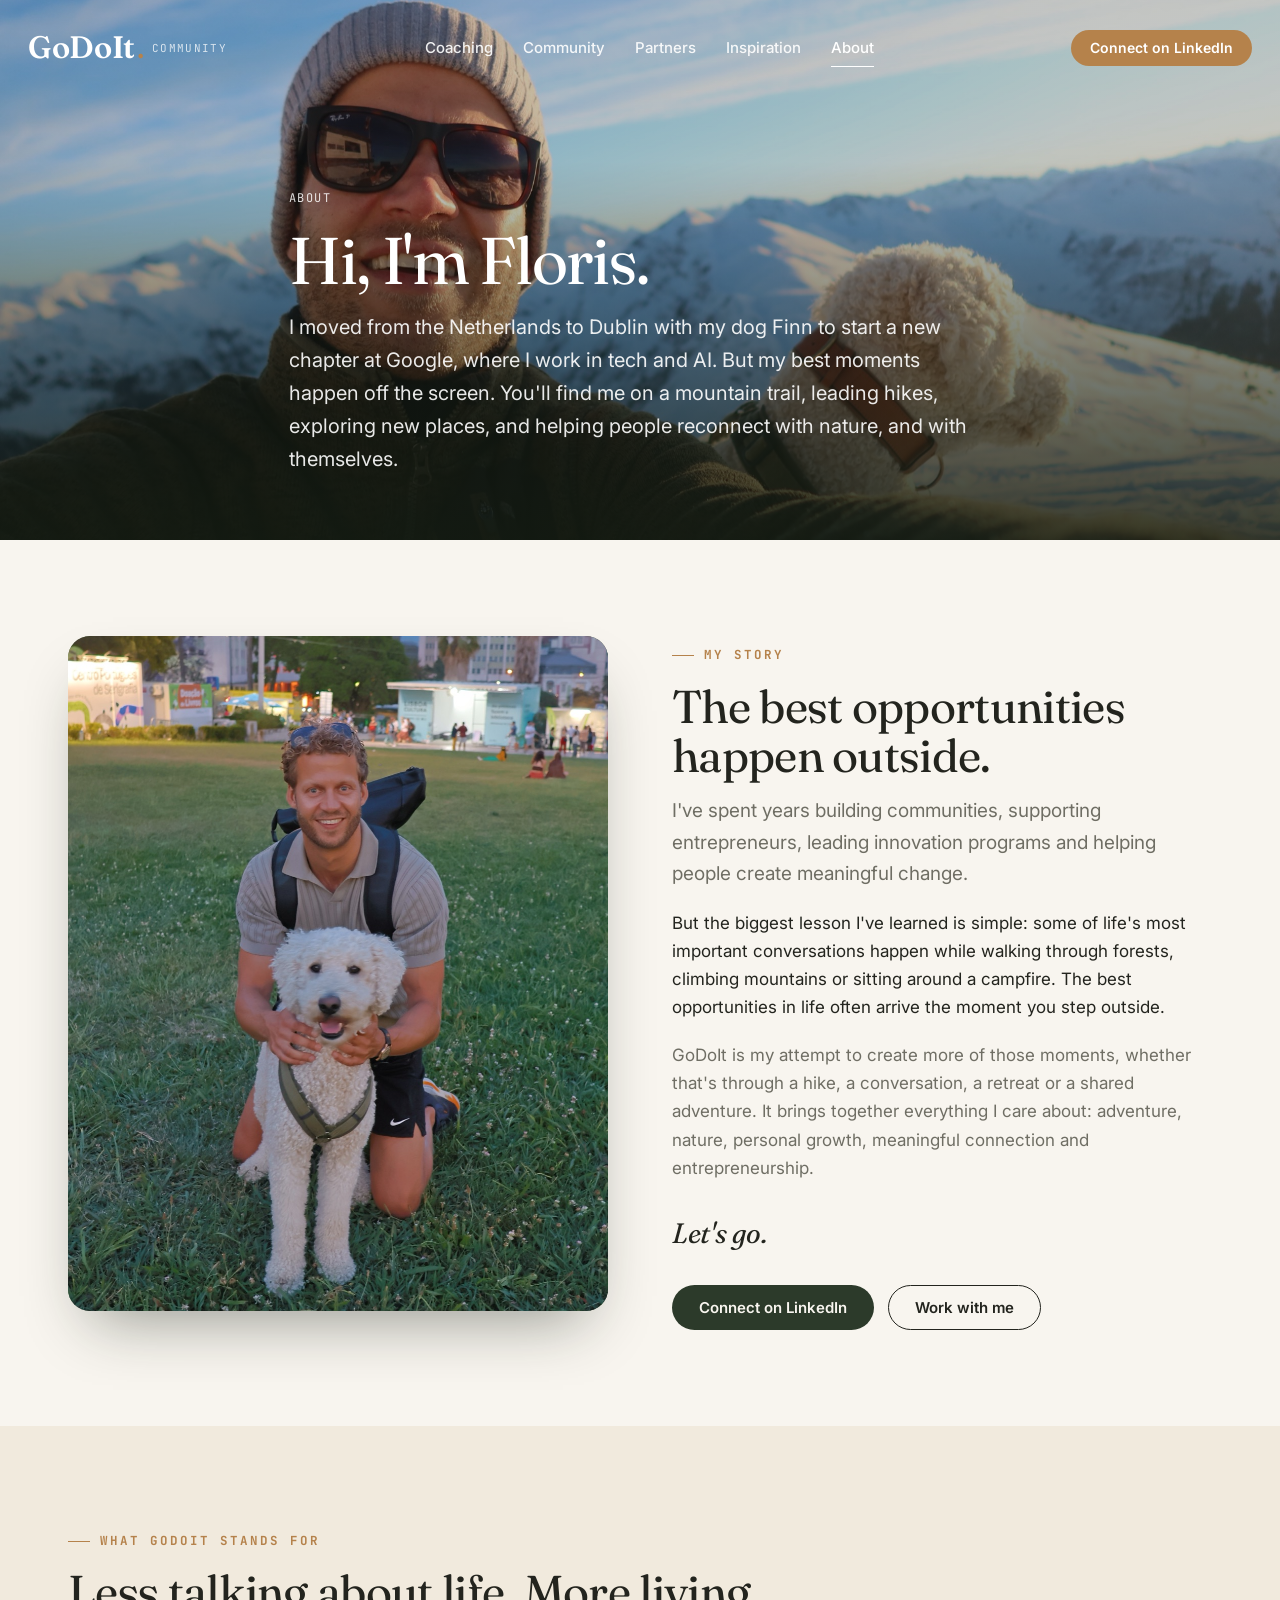
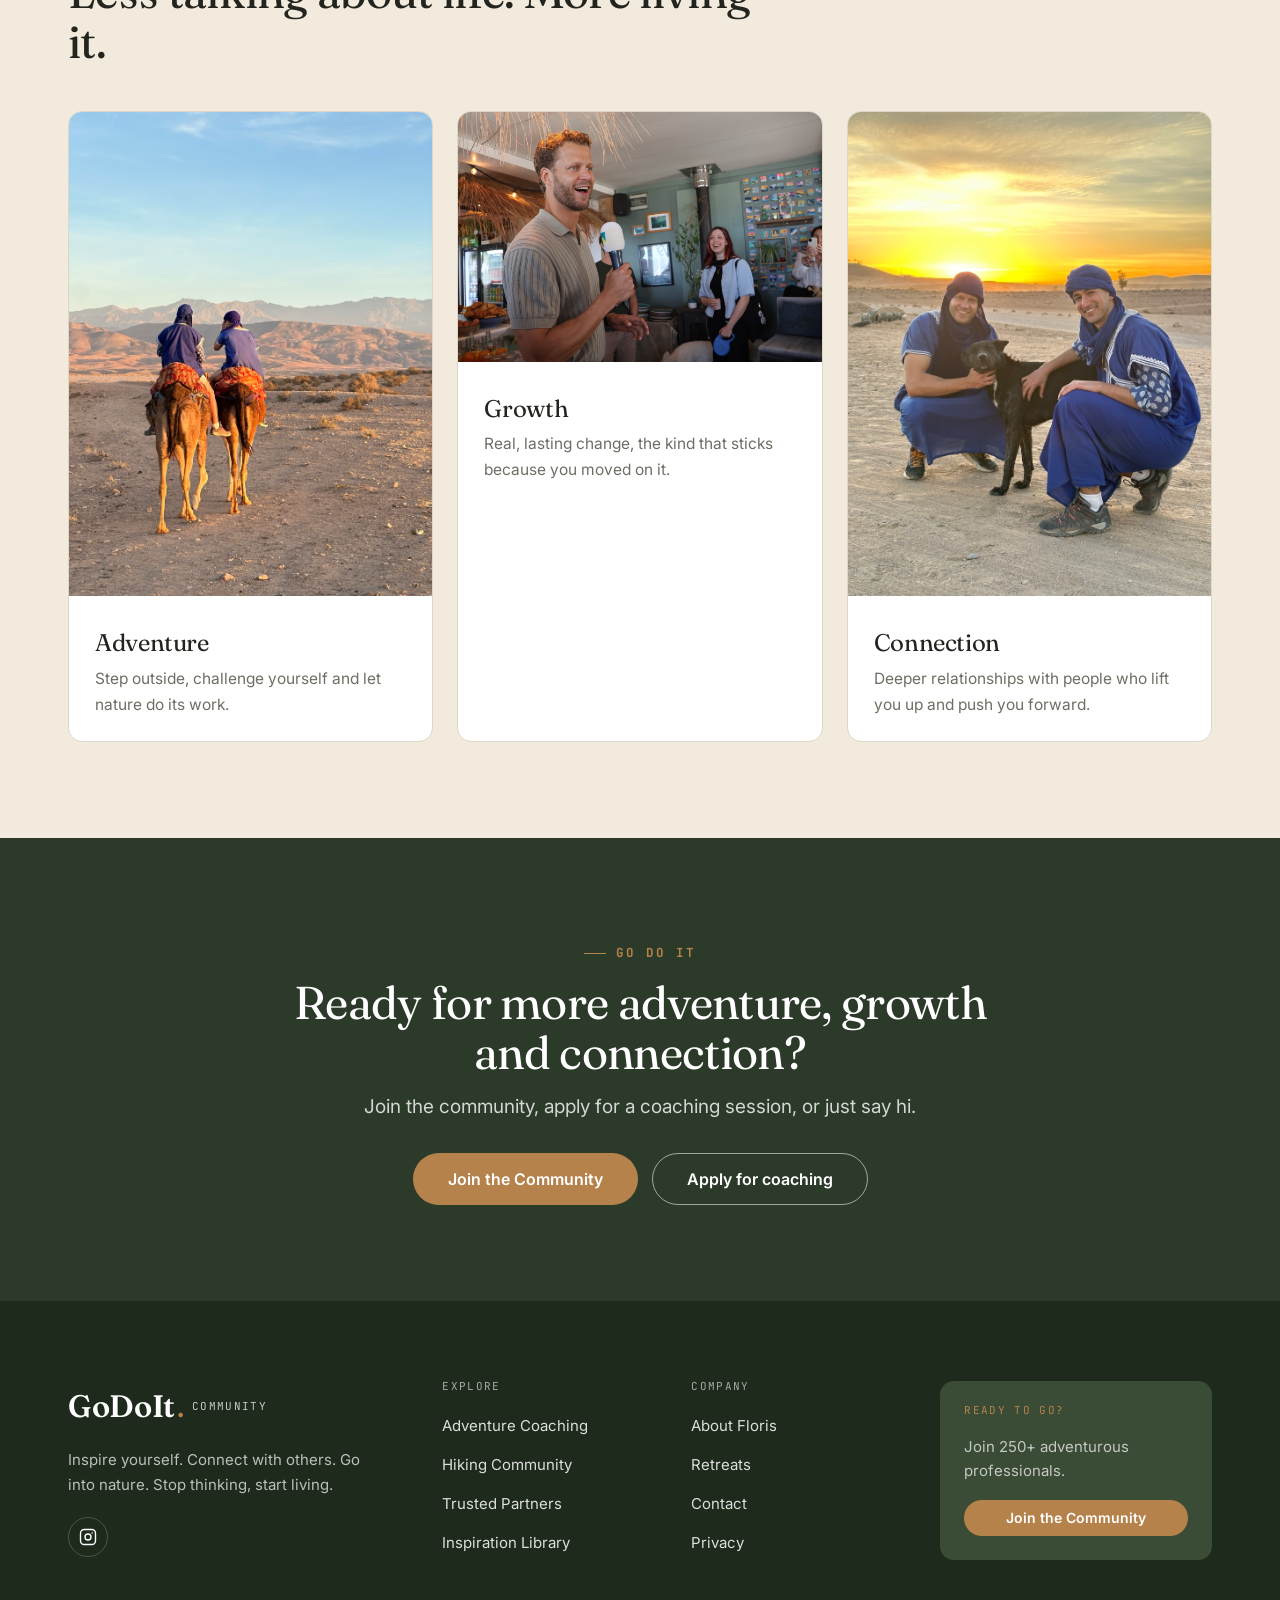
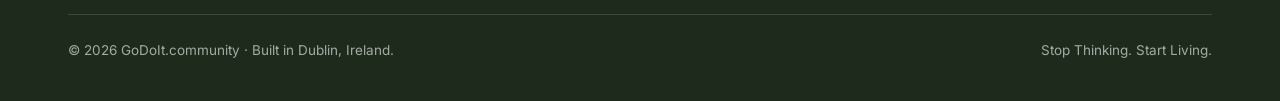
==== about.html @ 763b8142 "Add GoDoIt website (pages, styles, images, downloads) Co-Authored-By: Claude Opus 4.8 <noreply@anthr" ====
<!DOCTYPE html>
<html lang="en">
<head>
<meta charset="UTF-8" />
<meta name="viewport" content="width=device-width, initial-scale=1.0" />
<title>About Floris · GoDoIt.community</title>
<meta name="description" content="Floris ten Duis, community builder, mentor and adventurer. The best opportunities in life happen when you step outside." />
<link rel="preconnect" href="https://fonts.googleapis.com" />
<link rel="preconnect" href="https://fonts.gstatic.com" crossorigin />
<link href="https://fonts.googleapis.com/css2?family=Fraunces:opsz,wght@9..144,400;9..144,500;9..144,600&family=Inter:wght@400;500;600;700;800&family=JetBrains+Mono:wght@500;600;700&display=swap" rel="stylesheet" />
<link rel="stylesheet" href="styles.css" />
</head>
<body>

<header class="nav over">
  <div class="wrap-wide nav-inner">
    <a class="brand" href="index.html"><b>GoDoIt</b><span class="dot">.</span><small>community</small></a>
    <nav class="nav-links">
      <a href="coaching.html">Coaching</a>
      <a href="community.html">Community</a>
      <a href="partners.html">Partners</a>
      <a href="inspiration.html">Inspiration</a>
      <a href="about.html" class="active">About</a>
    </nav>
    <div class="nav-right">
      <a href="https://www.linkedin.com" target="_blank" rel="noopener" class="btn btn-clay btn-sm">Connect on LinkedIn</a>
      <button class="nav-toggle" aria-label="Menu"><span></span><span></span><span></span></button>
    </div>
  </div>
</header>
<nav class="nav-mobile">
  <a href="coaching.html">Coaching</a><a href="community.html">Community</a><a href="partners.html">Partners</a>
  <a href="inspiration.html">Inspiration</a><a href="about.html">About</a>
  <a href="https://www.linkedin.com" target="_blank" rel="noopener" class="btn btn-clay">Connect on LinkedIn</a>
</nav>

<section class="page-hero" style="min-height:60vh">
  <div class="hero-media"><img data-fallback src="images/about-hero3.jpg" alt="Floris and his dog Finn on a snowy mountaintop" style="object-position:center 35%" /></div>
  <div class="wrap-wide">
    <div class="page-hero-inner">
      <div class="breadcrumb">About</div>
      <h1 class="display">Hi, I'm Floris.</h1>
      <p class="sub">I moved from the Netherlands to Dublin with my dog Finn to start a new chapter at Google, where I work in tech and AI. But my best moments happen off the screen. You'll find me on a mountain trail, leading hikes, exploring new places, and helping people reconnect with nature, and with themselves.</p>
    </div>
  </div>
</section>

<!-- STORY -->
<section class="section">
  <div class="wrap grid cols-2" style="gap:64px;align-items:start">
    <div class="img-fill reveal" style="aspect-ratio:4/5;border-radius:var(--r-lg);position:sticky;top:100px;box-shadow:0 30px 60px -24px rgba(20,28,18,.45)">
      <img data-fallback src="images/main4b.jpg" alt="Floris with his dog" style="object-fit:cover;object-position:50% 50%" />
    </div>
    <div class="reveal d1">
      <span class="eyebrow">My story</span>
      <h2 class="section-title">The best opportunities happen outside.</h2>
      <p class="lead">I've spent years building communities, supporting entrepreneurs, leading innovation programs and helping people create meaningful change.</p>
      <p style="margin-top:20px">But the biggest lesson I've learned is simple: some of life's most important conversations happen while walking through forests, climbing mountains or sitting around a campfire. The best opportunities in life often arrive the moment you step outside.</p>
      <p class="muted" style="margin-top:20px">GoDoIt is my attempt to create more of those moments, whether that's through a hike, a conversation, a retreat or a shared adventure. It brings together everything I care about: adventure, nature, personal growth, meaningful connection and entrepreneurship.</p>
      <p class="serif-quote" style="margin:34px 0;font-size:28px">Let's go.</p>
      <div style="display:flex;gap:14px;flex-wrap:wrap">
        <a href="https://www.linkedin.com" target="_blank" rel="noopener" class="btn btn-primary">Connect on LinkedIn</a>
        <a href="coaching.html" class="btn btn-outline">Work with me</a>
      </div>
    </div>
  </div>
</section>

<!-- VALUES -->
<section class="section bg-sand">
  <div class="wrap">
    <div class="section-head reveal"><span class="eyebrow">What GoDoIt stands for</span><h2 class="section-title">Less talking about life. More living it.</h2></div>
    <div class="grid cols-3" style="margin-top:44px">
      <div class="card card-hover feature reveal">
        <div class="card-img"><img data-fallback src="images/adventure.jpg" alt="Two people riding camels in the desert at sunset" style="width:100%;height:100%;object-fit:cover;object-position:center 55%;display:block" /></div>
        <div style="padding:24px 26px"><h3>Adventure</h3><p>Step outside, challenge yourself and let nature do its work.</p></div>
      </div>
      <div class="card card-hover feature reveal d1">
        <div class="card-img"><img data-fallback src="images/growth2.jpg" alt="Floris speaking at a GoDoIt gathering" style="width:100%;height:100%;object-fit:cover;object-position:center 30%;display:block" /></div>
        <div style="padding:24px 26px"><h3>Growth</h3><p>Real, lasting change, the kind that sticks because you moved on it.</p></div>
      </div>
      <div class="card card-hover feature reveal d2">
        <div class="card-img"><img data-fallback src="images/connection.jpg" alt="Two friends and the dog at sunset" style="width:100%;height:100%;object-fit:cover;object-position:center 45%;display:block" /></div>
        <div style="padding:24px 26px"><h3>Connection</h3><p>Deeper relationships with people who lift you up and push you forward.</p></div>
      </div>
    </div>
  </div>
</section>

<!-- CTA -->
<section class="section bg-forest">
  <div class="wrap center reveal" style="max-width:760px">
    <span class="eyebrow" style="justify-content:center;color:var(--clay)">Go Do It</span>
    <h2 class="section-title" style="color:#fff;margin-top:14px">Ready for more adventure, growth and connection?</h2>
    <p class="lead" style="margin:0 auto">Join the community, apply for a coaching session, or just say hi.</p>
    <div style="display:flex;gap:14px;justify-content:center;flex-wrap:wrap;margin-top:30px">
      <a href="community.html" class="btn btn-clay btn-lg">Join the Community</a>
      <a href="coaching.html" class="btn btn-outline-light btn-lg">Apply for coaching</a>
    </div>
  </div>
</section>

<footer class="footer">
  <div class="wrap">
    <div class="footer-grid">
      <div>
        <a class="brand" href="index.html"><b>GoDoIt</b><span class="dot">.</span><small>community</small></a>
        <p class="desc">Inspire yourself. Connect with others. Go into nature. Stop thinking, start living.</p>
        <div class="socials">
          <a href="https://www.instagram.com/floristenduis" target="_blank" rel="noopener" aria-label="Instagram"><svg viewBox="0 0 24 24"><rect x="2" y="2" width="20" height="20" rx="5"/><circle cx="12" cy="12" r="4"/><circle cx="17.5" cy="6.5" r="1" fill="#fff" stroke="none"/></svg></a>
        </div>
      </div>
      <div><h4>Explore</h4><ul><li><a href="coaching.html">Adventure Coaching</a></li><li><a href="community.html">Hiking Community</a></li><li><a href="partners.html">Trusted Partners</a></li><li><a href="inspiration.html">Inspiration Library</a></li></ul></div>
      <div><h4>Company</h4><ul><li><a href="about.html">About Floris</a></li><li><a href="#">Retreats</a></li><li><a href="#">Contact</a></li><li><a href="#">Privacy</a></li></ul></div>
      <div><div class="footer-cta"><h4>Ready to go?</h4><p class="desc" style="margin:0 0 16px">Join 250+ adventurous professionals.</p><a href="community.html" class="btn btn-clay btn-block btn-sm">Join the Community</a></div></div>
    </div>
    <div class="colophon"><span>© 2026 GoDoIt.community · Built in Dublin, Ireland.</span><span>Stop Thinking. Start Living.</span></div>
  </div>
</footer>

<script src="app.js"></script>
</body>
</html>
---- styles.css ----
/* ============================================================
   GoDoIt.community — Design System
   Adventure · Growth · Connection
   ============================================================ */
:root{
  /* ---- Brand color ---- */
  --forest:#2C3A2A;          /* primary deep green */
  --forest-deep:#1E2A1C;     /* darkest sections / footer */
  --forest-soft:#3A4B36;     /* hover / raised dark */
  --sage:#5E7150;            /* mid green accent */
  --clay:#B5824B;            /* warm bronze accent / secondary CTA */
  --clay-deep:#9A6C39;
  --sand:#E7DECF;            /* sand surface */
  --sand-soft:#F1EADD;       /* lighter sand */
  --offwhite:#F8F5EF;        /* page background */
  --stone:#6F6E64;           /* secondary text */
  --ink:#23241E;             /* primary text */
  --ink-soft:#3C3D34;
  --border:#DED6C6;          /* warm border */
  --border-dark:rgba(255,255,255,.14);
  --white:#FFFFFF;

  /* status */
  --success:#3C7A4E; --success-bg:#E5F0E6;
  --danger:#B4452E;  --danger-bg:#F6E6E0;

  /* ---- Type ---- */
  --serif:'Fraunces',Georgia,'Times New Roman',serif;
  --sans:'Inter',system-ui,-apple-system,Segoe UI,sans-serif;
  --mono:'JetBrains Mono',ui-monospace,Menlo,monospace;

  /* ---- Spacing (8px base) ---- */
  --s1:8px; --s2:16px; --s3:24px; --s4:32px; --s5:40px; --s6:48px; --s8:64px; --s10:80px; --s12:112px;
  --gap:24px;
  --section:96px;

  /* ---- Radius ---- */
  --r-sm:8px; --r:14px; --r-lg:22px; --r-pill:9999px;

  /* ---- Shadow ---- */
  --sh-sm:0 1px 2px rgba(30,42,28,.06);
  --sh:0 10px 30px rgba(30,42,28,.10);
  --sh-lg:0 28px 70px rgba(30,42,28,.22);

  /* ---- Motion ---- */
  --ease:cubic-bezier(.22,.61,.36,1);

  --maxw:1200px;
}

*{box-sizing:border-box;margin:0;padding:0}
html{scroll-behavior:smooth}
body{
  font-family:var(--sans);
  color:var(--ink);
  background:var(--offwhite);
  font-size:17px;
  line-height:1.65;
  -webkit-font-smoothing:antialiased;
  overflow-x:hidden;
}
img{display:block;max-width:100%}
a{color:inherit;text-decoration:none}

/* ---- Layout ---- */
.wrap{max-width:var(--maxw);margin:0 auto;padding:0 28px}
.wrap-wide{max-width:1360px;margin:0 auto;padding:0 28px}
.section{padding:var(--section) 0}
.section-sm{padding:var(--s10) 0}
.center{text-align:center}
.grid{display:grid;gap:var(--gap)}
.cols-2{grid-template-columns:repeat(2,1fr)}
.cols-3{grid-template-columns:repeat(3,1fr)}
.cols-4{grid-template-columns:repeat(4,1fr)}
@media(max-width:980px){.cols-4{grid-template-columns:repeat(2,1fr)}.cols-3{grid-template-columns:1fr}}
@media(max-width:720px){.cols-2,.cols-4{grid-template-columns:1fr}}

/* ---- Typographic helpers ---- */
.eyebrow{
  font-family:var(--mono);font-size:12.5px;font-weight:700;letter-spacing:.16em;
  text-transform:uppercase;color:var(--clay);display:inline-flex;align-items:center;gap:10px;
}
.hero .eyebrow,.page-hero .eyebrow{text-shadow:0 1px 8px rgba(20,28,18,.45)}
.eyebrow::before{content:"";width:22px;height:1px;background:var(--clay);display:inline-block}
.eyebrow.on-dark{color:var(--clay)}
.display{font-family:var(--serif);font-weight:400;line-height:1.02;letter-spacing:-.02em}
h1,h2,h3,h4{font-family:var(--serif);font-weight:400;letter-spacing:-.015em;line-height:1.08}
.sans-head{font-family:var(--sans);font-weight:800;letter-spacing:-.03em;line-height:1.0}
.section-title{font-size:clamp(30px,4vw,46px);margin:16px 0 14px}
.lead{font-size:19px;color:var(--stone);max-width:62ch}
.muted{color:var(--stone)}
.serif-quote{font-family:var(--serif);font-style:italic;font-size:clamp(24px,3.4vw,40px);line-height:1.25;letter-spacing:-.01em}

/* ============================================================
   BUTTONS
   ============================================================ */
.btn{
  display:inline-flex;align-items:center;justify-content:center;gap:10px;
  font-family:var(--sans);font-size:15px;font-weight:600;
  padding:14px 26px;border-radius:var(--r-pill);border:1.5px solid transparent;cursor:pointer;
  transition:transform .2s var(--ease),background .25s var(--ease),box-shadow .25s var(--ease),color .25s var(--ease),border-color .25s var(--ease);
  line-height:1;white-space:nowrap;
}
.btn:hover{transform:translateY(-2px)}
.btn:active{transform:translateY(0)}
.btn-primary{background:var(--forest);color:var(--offwhite)}
.btn-primary:hover{background:var(--forest-soft);box-shadow:var(--sh)}
.btn-clay{background:var(--clay);color:#fff}
.btn-clay:hover{background:var(--clay-deep);box-shadow:var(--sh)}
.btn-light{background:var(--offwhite);color:var(--ink)}
.btn-light:hover{background:#fff;box-shadow:var(--sh)}
.btn-outline{background:transparent;color:var(--ink);border-color:var(--ink)}
.btn-outline:hover{background:var(--ink);color:var(--offwhite)}
.btn-outline-light{background:transparent;color:#fff;border-color:rgba(255,255,255,.55)}
.btn-outline-light:hover{background:#fff;color:var(--forest-deep);border-color:#fff}
.btn-ghost{background:transparent;color:inherit}
.btn-ghost:hover{background:rgba(0,0,0,.06)}
.btn-lg{padding:17px 34px;font-size:16px}
.btn-sm{padding:10px 18px;font-size:14px}
.btn-block{width:100%}
.btn[disabled]{opacity:.5;cursor:not-allowed;transform:none}

/* ============================================================
   NAV
   ============================================================ */
.nav{position:sticky;top:0;z-index:60;transition:background .3s var(--ease),box-shadow .3s var(--ease)}
.nav-inner{display:flex;align-items:center;justify-content:space-between;height:78px}
.brand{display:flex;align-items:baseline;gap:2px;font-family:var(--serif);font-size:31px;color:inherit}
.brand b{font-weight:600;letter-spacing:-.01em}
.brand .dot{color:var(--clay)}
.brand small{font-family:var(--mono);font-size:11px;letter-spacing:.12em;text-transform:uppercase;margin-left:6px;opacity:.75;align-self:center}
.nav-links{display:flex;align-items:center;gap:30px}
.nav-links a{font-size:15px;font-weight:500;opacity:.9;position:relative;transition:opacity .2s}
.nav-links a::after{content:"";position:absolute;left:0;bottom:-7px;height:1.5px;width:0;background:currentColor;transition:width .25s var(--ease)}
.nav-links a:hover{opacity:1}.nav-links a:hover::after{width:100%}
.nav-links a.active{opacity:1}.nav-links a.active::after{width:100%}
.nav-right{display:flex;align-items:center;gap:14px}
/* dark hero nav (transparent over image) */
.nav.over{color:#fff;position:absolute;left:0;right:0;background:transparent}
.nav.over .nav-inner{height:96px}
.nav.over.scrolled,.nav.solid.scrolled{position:fixed;left:0;right:0;background:rgba(248,245,239,.92);color:var(--ink);box-shadow:0 1px 0 var(--border);backdrop-filter:blur(10px)}
.nav.solid{background:rgba(248,245,239,.92);color:var(--ink);box-shadow:0 1px 0 var(--border);backdrop-filter:blur(10px)}
.nav-toggle{display:none;background:none;border:none;cursor:pointer;flex-direction:column;gap:5px;padding:8px}
.nav-toggle span{width:24px;height:2px;background:currentColor;border-radius:2px;transition:.25s var(--ease)}
@media(max-width:880px){
  .nav-links,.nav-right .btn{display:none}
  .nav-toggle{display:flex}
  .nav-mobile{position:fixed;inset:78px 0 auto 0;background:var(--forest-deep);color:#fff;padding:24px 28px 32px;
    display:flex;flex-direction:column;gap:6px;transform:translateY(-120%);transition:transform .35s var(--ease);z-index:55;box-shadow:var(--sh-lg)}
  .nav-mobile.open{transform:translateY(0)}
  .nav-mobile a{padding:14px 0;font-size:18px;border-bottom:1px solid var(--border-dark)}
  .nav-mobile .btn{display:inline-flex;margin-top:18px;width:100%}
}
@media(min-width:881px){.nav-mobile{display:none}}

/* ============================================================
   HERO
   ============================================================ */
.hero{position:relative;min-height:92vh;display:flex;align-items:flex-end;color:#fff;overflow:hidden}
.hero .wrap-wide{width:100%}
.hero-media{position:absolute;inset:0;z-index:-2;background:linear-gradient(135deg,#3a4b36,#1e2a1c)}
.hero-media img{width:100%;height:100%;object-fit:cover}
.hero-media::after{content:"";position:absolute;inset:0;
  background:linear-gradient(90deg,rgba(20,28,18,.55) 0%,rgba(20,28,18,.22) 40%,rgba(20,28,18,0) 70%),
             linear-gradient(0deg,rgba(20,28,18,.45) 0%,transparent 50%)}
.hero-inner{padding:0 0 9vh;max-width:840px;text-align:left}
.hero h1{font-size:clamp(52px,8vw,96px);line-height:.98;letter-spacing:-.03em}
.hero .sub{font-size:clamp(18px,2.2vw,22px);margin:26px 0 34px;max-width:48ch;color:rgba(255,255,255,.9);line-height:1.5}
.hero-actions{display:flex;gap:14px;flex-wrap:wrap}
.hero-meta{display:flex;gap:28px;margin-top:42px;flex-wrap:wrap}
.hero-meta .m{display:flex;flex-direction:column}
.hero-meta .m b{font-family:var(--serif);font-size:28px}
.hero-meta .m span{font-family:var(--mono);font-size:11px;letter-spacing:.12em;text-transform:uppercase;opacity:.8}

/* compact page hero */
.page-hero{position:relative;color:#fff;overflow:hidden;display:flex;align-items:flex-end;min-height:62vh}
.page-hero .hero-media::after{content:"";position:absolute;inset:0;background:linear-gradient(0deg,rgba(20,28,18,.85),rgba(20,28,18,.25) 70%)}
.page-hero-inner{padding:0 0 64px;max-width:760px}
.page-hero h1{font-size:clamp(38px,6vw,66px);line-height:1}
.page-hero .sub{font-size:20px;margin-top:18px;color:rgba(255,255,255,.9);max-width:54ch}
.breadcrumb{font-family:var(--mono);font-size:12px;letter-spacing:.12em;text-transform:uppercase;opacity:.85;margin-bottom:18px}

/* ============================================================
   IMAGE BLOCKS w/ fallback
   ============================================================ */
.img-fill{position:relative;background:linear-gradient(135deg,var(--sage),var(--forest-deep));overflow:hidden}
.img-fill img{width:100%;height:100%;object-fit:cover;transition:transform .8s var(--ease)}
.img-fill.zoom:hover img{transform:scale(1.05)}

/* ============================================================
   CARDS
   ============================================================ */
.card{background:#fff;border:1px solid var(--border);border-radius:var(--r);overflow:hidden;
  transition:transform .35s var(--ease),box-shadow .35s var(--ease)}
.card-pad{padding:30px}
.card-hover:hover{transform:translateY(-6px);box-shadow:var(--sh-lg)}
.card .num{font-family:var(--mono);font-size:12px;color:var(--clay);letter-spacing:.1em}
.card h3{font-size:24px;margin:10px 0 10px}
.card p{color:var(--stone);font-size:15.5px}
.card .card-img{aspect-ratio:16/11}
.card-link{display:inline-flex;align-items:center;gap:8px;margin-top:18px;font-weight:600;color:var(--forest);font-size:15px}
.card-link .arr{transition:transform .25s var(--ease)}
.card:hover .card-link .arr{transform:translateX(5px)}

/* feature card (icon top) */
.feature{display:flex;flex-direction:column;height:100%}
.feature .ic{width:52px;height:52px;border-radius:14px;background:var(--sand-soft);display:grid;place-items:center;font-size:22px;margin-bottom:20px;border:1px solid var(--border)}

/* dark feature block (mockup green panels) */
.panel-dark{background:var(--forest);color:#fff;border-radius:var(--r-lg);overflow:hidden;display:grid;grid-template-columns:1.05fr .95fr}
.panel-dark .pd-body{padding:54px}
.panel-dark .eyebrow{color:var(--clay)}
.panel-dark h2{font-size:clamp(30px,3.6vw,44px);margin:14px 0 16px}
.panel-dark p{color:rgba(255,255,255,.82);max-width:42ch}
.panel-dark .img-fill{min-height:360px}
@media(max-width:820px){.panel-dark{grid-template-columns:1fr}.panel-dark .pd-body{padding:38px}}

/* ============================================================
   PARTNER CARDS
   ============================================================ */
.partner{background:#fff;border:1px solid var(--border);border-radius:var(--r);padding:28px;display:flex;flex-direction:column;
  transition:transform .3s var(--ease),box-shadow .3s var(--ease)}
.partner:hover{transform:translateY(-5px);box-shadow:var(--sh)}
.partner .logo{font-family:var(--serif);font-size:22px;font-weight:600;letter-spacing:-.01em;display:flex;align-items:center;gap:12px;min-height:40px}
.partner .logo .glyph{font-size:22px}
.partner .logo a{color:inherit;display:inline-flex;align-items:center;gap:12px}
.partner .logo a:hover{color:var(--clay)}
.partner .avatar{width:46px;height:46px;border-radius:50%;object-fit:cover;flex:0 0 auto;
  background:linear-gradient(135deg,var(--sage),var(--forest-deep));border:1px solid var(--border)}
.partner .visit{display:inline-flex;align-items:center;gap:6px;margin-top:4px;font-size:14px;font-weight:600;color:var(--forest)}
.partner .visit:hover{color:var(--clay)}
.partner .cat{font-family:var(--mono);font-size:11px;letter-spacing:.1em;text-transform:uppercase;color:var(--clay);margin:14px 0 8px}
.partner p{color:var(--stone);font-size:14.5px;flex:1}
.partner .deal{display:inline-flex;align-self:flex-start;margin:16px 0 14px;background:var(--success-bg);color:var(--success);
  font-family:var(--mono);font-size:11px;font-weight:600;letter-spacing:.06em;padding:6px 12px;border-radius:var(--r-pill)}
.code{display:flex;align-items:center;justify-content:space-between;gap:10px;background:var(--sand-soft);border:1px dashed var(--border-dark);
  border:1px dashed #c9bfa8;border-radius:var(--r-sm);padding:10px 14px;font-family:var(--mono);font-size:13px}
.code button{background:var(--forest);color:#fff;border:none;border-radius:var(--r-pill);font-size:12px;font-weight:600;padding:6px 14px;cursor:pointer;transition:background .2s}
.code button:hover{background:var(--forest-soft)}

/* ============================================================
   VIDEO LIBRARY
   ============================================================ */
.video{position:relative;border-radius:var(--r);overflow:hidden;background:var(--forest-deep);cursor:pointer;display:block}
.video .img-fill{aspect-ratio:16/10}
.video::after{content:"";position:absolute;inset:0;background:linear-gradient(0deg,rgba(20,28,18,.85),rgba(20,28,18,.05) 60%)}
.video .play{position:absolute;top:18px;left:18px;z-index:3;width:46px;height:46px;border-radius:50%;
  background:rgba(255,255,255,.16);backdrop-filter:blur(6px);border:1.5px solid rgba(255,255,255,.6);
  display:grid;place-items:center;color:#fff;transition:transform .25s var(--ease),background .25s}
.video:hover .play{transform:scale(1.08);background:var(--clay);border-color:var(--clay)}
.video .v-meta{position:absolute;left:20px;right:20px;bottom:18px;z-index:3;color:#fff}
.video .v-meta .vt{font-family:var(--serif);font-size:20px;line-height:1.15}
.video .v-meta .vc{font-family:var(--mono);font-size:11px;letter-spacing:.1em;text-transform:uppercase;opacity:.85;margin-top:6px}
.video:hover .img-fill img{transform:scale(1.06)}

/* ============================================================
   FORMS
   ============================================================ */
.form-card{background:#fff;border:1px solid var(--border);border-radius:var(--r-lg);padding:40px;box-shadow:var(--sh)}
.field{display:flex;flex-direction:column;gap:8px;margin-bottom:20px}
.field label{font-family:var(--mono);font-size:11px;font-weight:600;letter-spacing:.08em;text-transform:uppercase;color:var(--stone)}
.field label .req{color:var(--clay)}
.input,.textarea,.select{
  font-family:var(--sans);font-size:16px;color:var(--ink);background:var(--offwhite);
  border:1.5px solid var(--border);border-radius:var(--r-sm);padding:14px 16px;width:100%;
  transition:border-color .2s var(--ease),box-shadow .2s var(--ease),background .2s}
.input::placeholder,.textarea::placeholder{color:#a39b8a}
.input:focus,.textarea:focus,.select:focus{outline:none;border-color:var(--forest);background:#fff;box-shadow:0 0 0 3px rgba(44,58,42,.12)}
.textarea{min-height:130px;resize:vertical}
.field-row{display:grid;grid-template-columns:1fr 1fr;gap:16px}
@media(max-width:560px){.field-row{grid-template-columns:1fr}}
.check{display:flex;gap:12px;align-items:flex-start;font-size:14.5px;color:var(--ink-soft);cursor:pointer}
.check input{width:18px;height:18px;margin-top:2px;accent-color:var(--forest);flex:0 0 auto}
.form-note{font-size:13px;color:var(--stone);margin-top:6px}
.form-success{display:none;background:var(--success-bg);color:var(--success);border-radius:var(--r);padding:18px 20px;font-weight:600}
.form-success.show{display:block}

/* newsletter */
.newsletter{background:var(--sand);border-radius:var(--r-lg);padding:54px;text-align:center}
.newsletter h2{font-size:clamp(28px,3.4vw,40px)}
.newsletter p{color:var(--ink-soft);max-width:48ch;margin:12px auto 26px}
.nl-form{display:flex;gap:12px;max-width:480px;margin:0 auto}
.nl-form .input{background:#fff;border-radius:var(--r-pill);padding:15px 22px}
@media(max-width:560px){.nl-form{flex-direction:column}.nl-form .btn{width:100%}}

/* ============================================================
   BADGES / PILLS / MISC
   ============================================================ */
.pill{display:inline-flex;align-items:center;gap:7px;font-family:var(--mono);font-size:11px;font-weight:600;letter-spacing:.08em;
  text-transform:uppercase;padding:7px 14px;border-radius:var(--r-pill);background:var(--sand-soft);color:var(--ink);border:1px solid var(--border)}
.pill .dot{width:6px;height:6px;border-radius:50%;background:var(--success)}
.pill-dark{background:rgba(255,255,255,.12);color:#fff;border-color:rgba(255,255,255,.2)}
.pill-clay{background:var(--clay);color:#fff;border-color:transparent}

.tag{font-family:var(--mono);font-size:12px;letter-spacing:.06em;color:var(--clay)}
.divider-or{display:flex;align-items:center;gap:14px;color:var(--stone);font-family:var(--mono);font-size:12px;margin:22px 0}
.divider-or::before,.divider-or::after{content:"";flex:1;height:1px;background:var(--border)}

/* list with checks */
.ticks{list-style:none;display:grid;gap:14px}
.ticks li{display:flex;gap:14px;align-items:flex-start;font-size:16.5px}
.ticks li::before{content:"";flex:0 0 auto;width:24px;height:24px;border-radius:50%;background:var(--sand-soft);border:1px solid var(--border);
  background-image:url("data:image/svg+xml,%3Csvg xmlns='http://www.w3.org/2000/svg' width='14' height='14' viewBox='0 0 24 24' fill='none' stroke='%232C3A2A' stroke-width='3' stroke-linecap='round' stroke-linejoin='round'%3E%3Cpolyline points='20 6 9 17 4 12'/%3E%3C/svg%3E");
  background-repeat:no-repeat;background-position:center;margin-top:2px}
.ticks.on-dark li::before{background-color:rgba(255,255,255,.1);border-color:rgba(255,255,255,.25);
  background-image:url("data:image/svg+xml,%3Csvg xmlns='http://www.w3.org/2000/svg' width='14' height='14' viewBox='0 0 24 24' fill='none' stroke='%23E7DECF' stroke-width='3' stroke-linecap='round' stroke-linejoin='round'%3E%3Cpolyline points='20 6 9 17 4 12'/%3E%3C/svg%3E")}

/* photo gallery strip */
.gallery{display:grid;grid-template-columns:repeat(3,1fr);gap:8px}
.gallery .img-fill{aspect-ratio:4/3}
@media(max-width:720px){.gallery{grid-template-columns:1fr 1fr}}

/* stat band */
.stats{display:grid;grid-template-columns:repeat(4,1fr);gap:24px;text-align:center}
.stats .st b{font-family:var(--serif);font-size:clamp(34px,4vw,52px);display:block;color:var(--forest)}
.stats .st span{font-family:var(--mono);font-size:12px;letter-spacing:.1em;text-transform:uppercase;color:var(--stone)}
@media(max-width:720px){.stats{grid-template-columns:1fr 1fr;gap:32px}}

.bg-sand{background:var(--sand-soft)}
.bg-forest{background:var(--forest);color:#fff}
.bg-forest .lead,.bg-forest .muted{color:rgba(255,255,255,.8)}

/* ============================================================
   FOOTER
   ============================================================ */
.footer{background:var(--forest-deep);color:#fff;padding:80px 0 40px;margin-top:0}
.footer .brand{color:#fff}
.footer-grid{display:grid;grid-template-columns:1.6fr 1fr 1fr 1.3fr;gap:40px}
.footer h4{font-family:var(--mono);font-size:11px;letter-spacing:.12em;text-transform:uppercase;color:rgba(255,255,255,.6);margin-bottom:18px}
.footer ul{list-style:none;display:grid;gap:11px}
.footer ul a{font-size:15px;opacity:.85;transition:opacity .2s}
.footer ul a:hover{opacity:1}
.footer .desc{color:rgba(255,255,255,.7);font-size:15px;max-width:34ch;margin:16px 0 20px}
.socials{display:flex;gap:12px}
.socials a{width:40px;height:40px;border-radius:50%;border:1px solid rgba(255,255,255,.2);display:grid;place-items:center;transition:.25s var(--ease)}
.socials a:hover{background:var(--clay);border-color:var(--clay);transform:translateY(-2px)}
.socials svg{width:18px;height:18px;stroke:#fff;fill:none;stroke-width:1.8}
.footer-cta{background:var(--forest-soft);border-radius:var(--r);padding:24px}
.footer-cta h4{color:var(--clay)}
.colophon{display:flex;justify-content:space-between;align-items:center;margin-top:54px;padding-top:24px;
  border-top:1px solid var(--border-dark);color:rgba(255,255,255,.6);font-size:13.5px;flex-wrap:wrap;gap:12px}
.colophon a{opacity:.8}
@media(max-width:880px){.footer-grid{grid-template-columns:1fr 1fr}}
@media(max-width:540px){.footer-grid{grid-template-columns:1fr}}

/* ============================================================
   REVEAL ANIMATION
   ============================================================ */
.reveal{opacity:0;transform:translateY(24px);transition:opacity .7s var(--ease),transform .7s var(--ease)}
.reveal.in{opacity:1;transform:none}
.reveal.d1{transition-delay:.08s}.reveal.d2{transition-delay:.16s}.reveal.d3{transition-delay:.24s}.reveal.d4{transition-delay:.32s}
@media(prefers-reduced-motion:reduce){
  .reveal{opacity:1;transform:none;transition:none}
  *{scroll-behavior:auto!important}
  .btn:hover,.card-hover:hover,.partner:hover,.video:hover .play{transform:none}
}
.section-head{max-width:64ch}
.flex-between{display:flex;align-items:center;justify-content:space-between;gap:20px;flex-wrap:wrap}
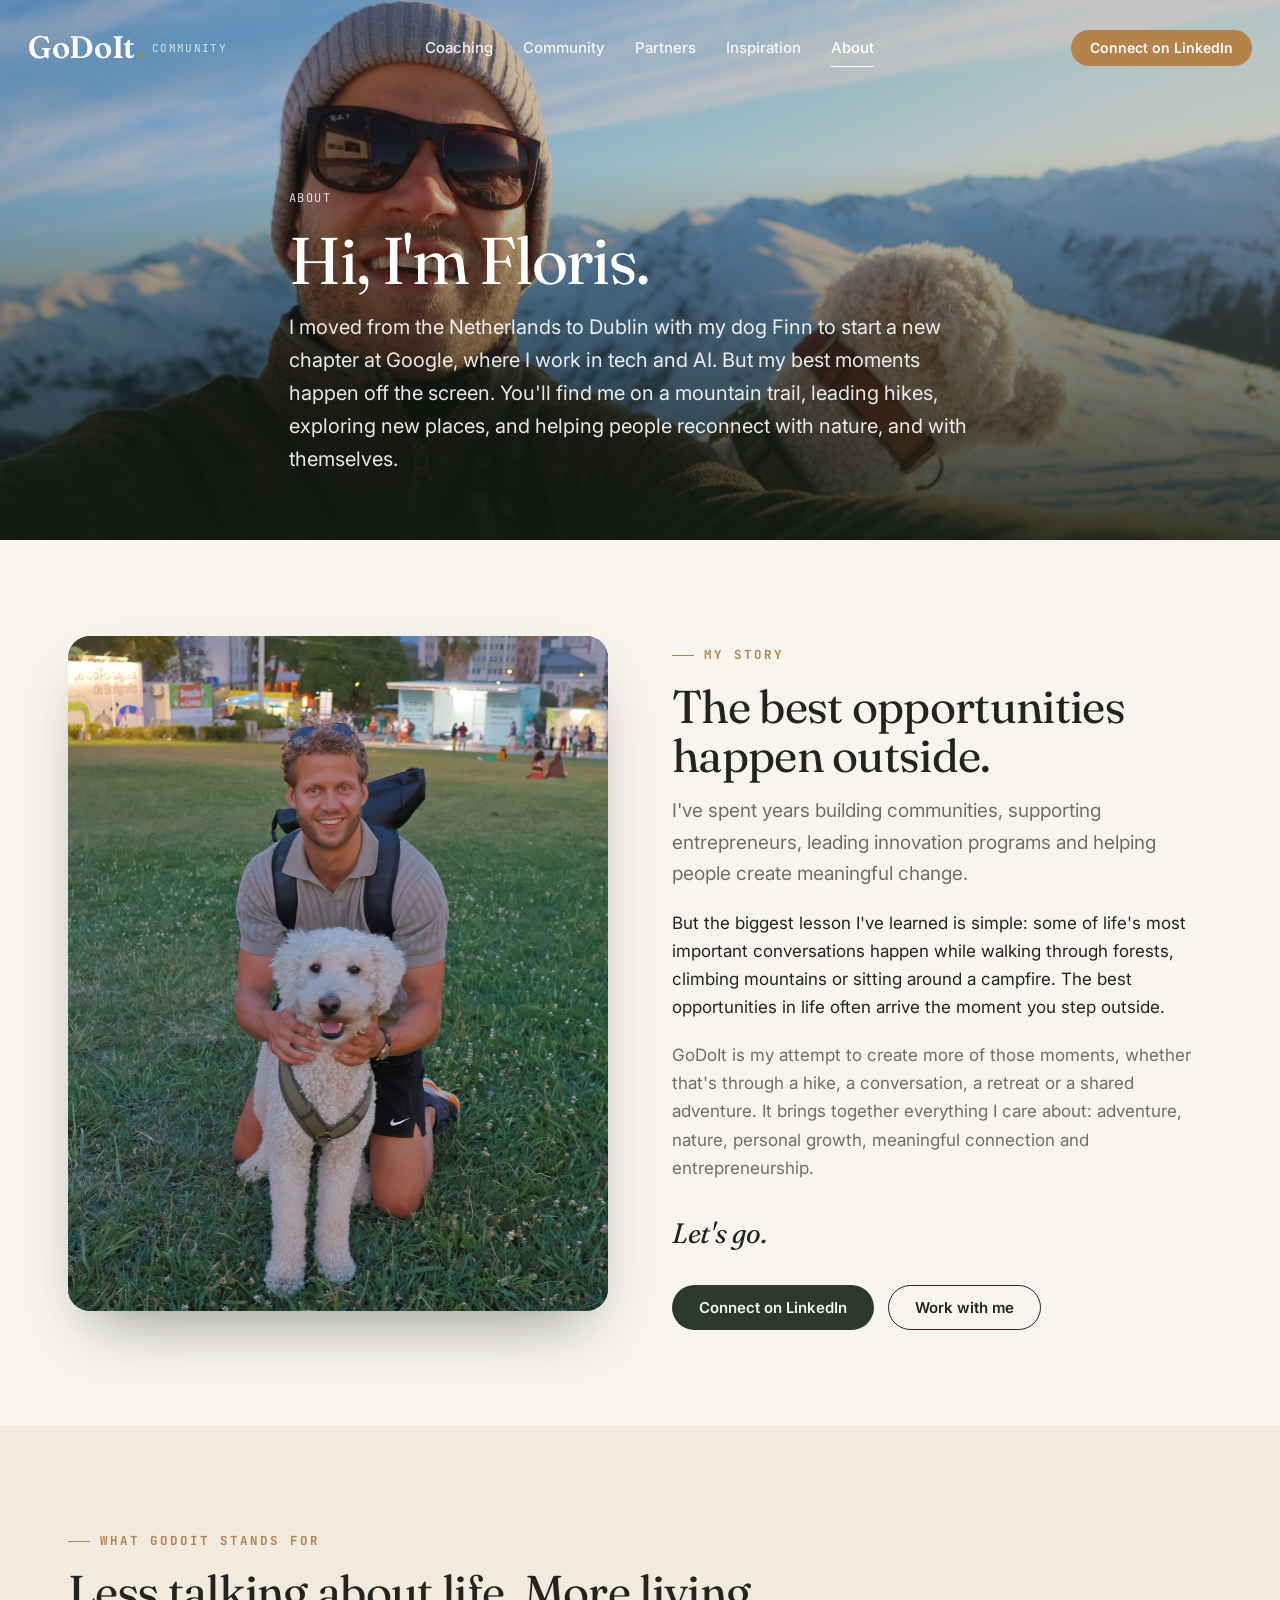
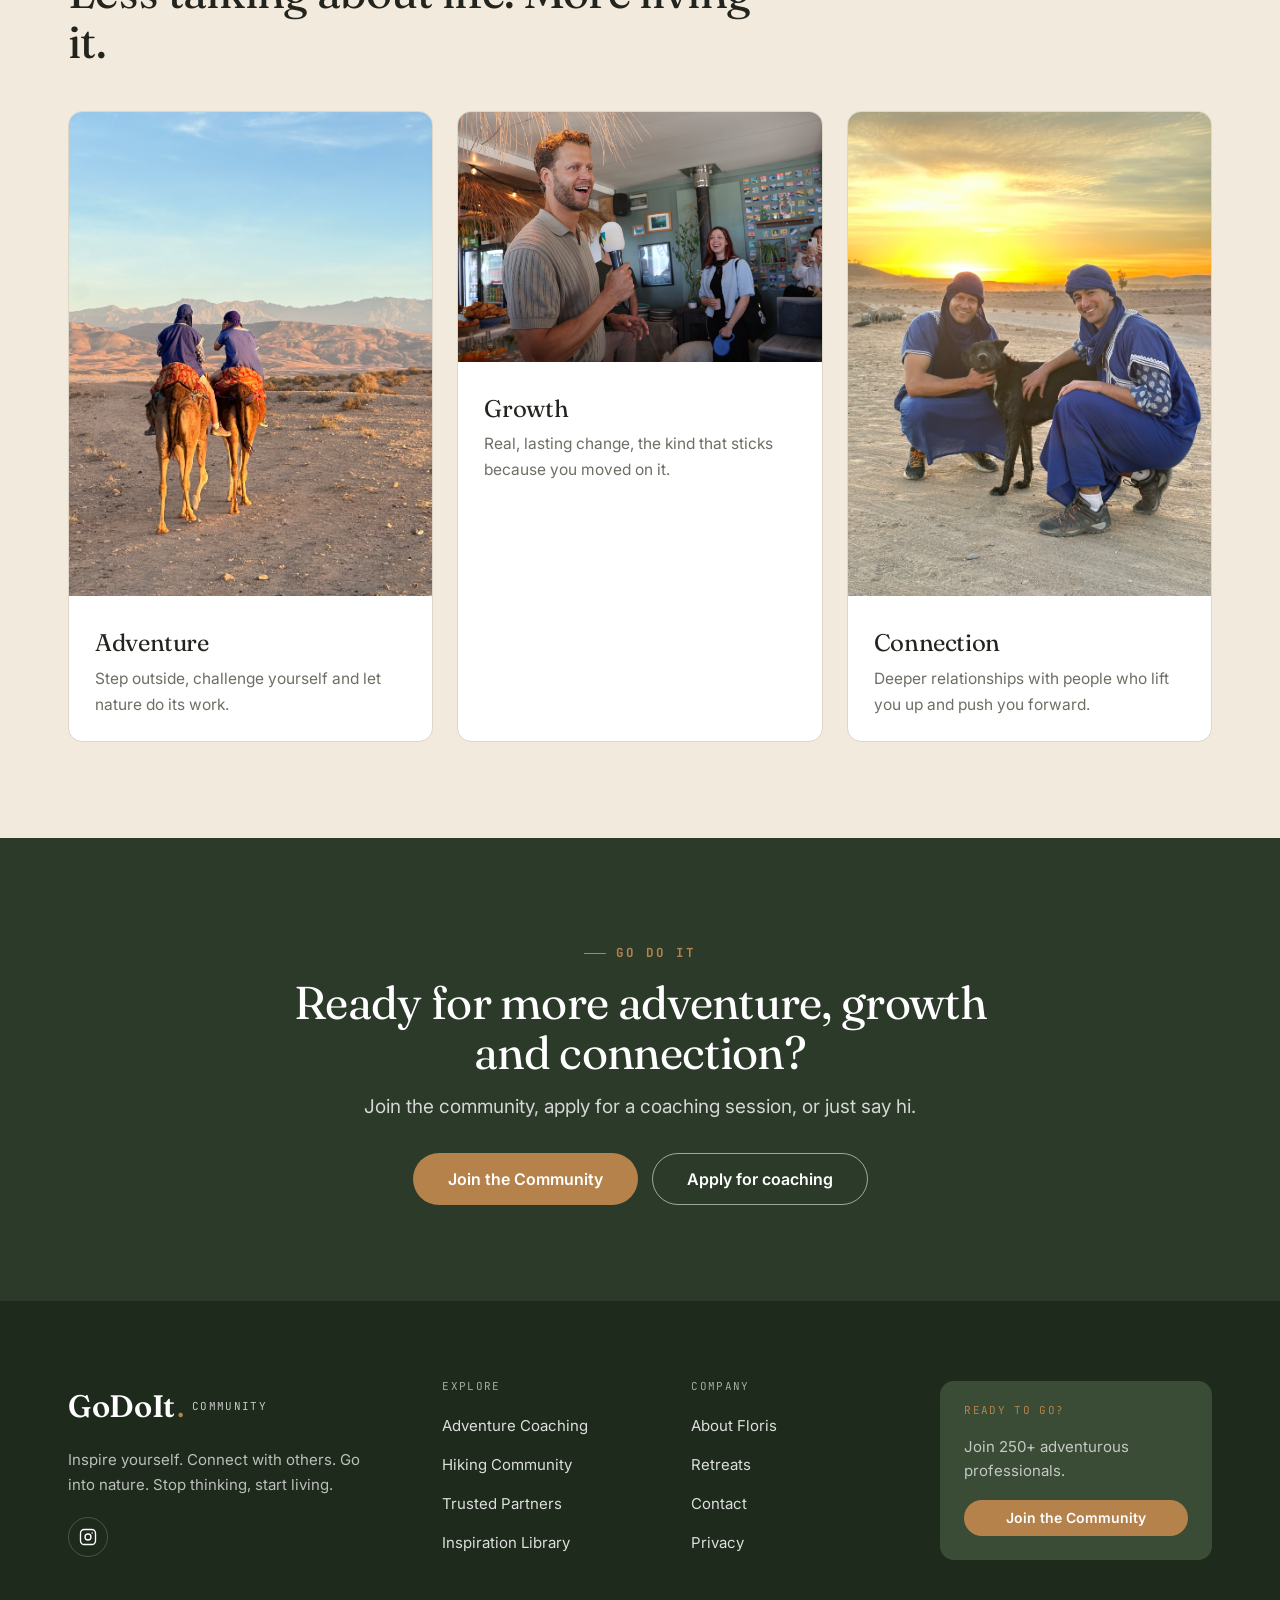
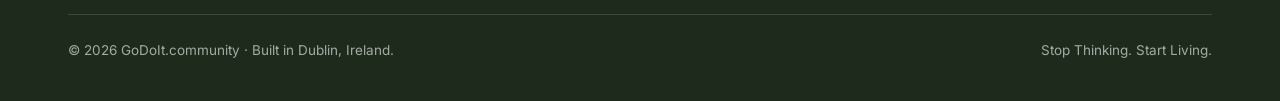
==== commit c868bcf0: "Mobile optimization: nav, hero, panels, page-hero & about - solid green nav bar on mobile so the ham" ====
--- a/about.html
+++ b/about.html
@@ -48,7 +48,7 @@
 <!-- STORY -->
 <section class="section">
   <div class="wrap grid cols-2" style="gap:64px;align-items:start">
-    <div class="img-fill reveal" style="aspect-ratio:4/5;border-radius:var(--r-lg);position:sticky;top:100px;box-shadow:0 30px 60px -24px rgba(20,28,18,.45)">
+    <div class="img-fill reveal" style="aspect-ratio:4/5;border-radius:var(--r-lg);box-shadow:0 30px 60px -24px rgba(20,28,18,.45)">
       <img data-fallback src="images/main4b.jpg" alt="Floris with his dog" style="object-fit:cover;object-position:50% 50%" />
     </div>
     <div class="reveal d1">
--- a/styles.css
+++ b/styles.css
@@ -356,3 +356,27 @@
 }
 .section-head{max-width:64ch}
 .flex-between{display:flex;align-items:center;justify-content:space-between;gap:20px;flex-wrap:wrap}
+
+/* ============================================================
+   MOBILE OPTIMIZATION
+   ============================================================ */
+@media(max-width:880px){
+  /* solid green nav bar so the hamburger stays readable over photos */
+  .nav.over{background:var(--forest);color:#fff}
+  .nav-inner,.nav.over .nav-inner{height:64px}
+  .nav-mobile{inset:64px 0 auto 0}
+
+  /* hero photo: the subject sits on the right — pin the image to the right edge */
+  .hero-media img{object-position:100% 45%!important;transform:none!important}
+
+  /* page heroes: keep the title clear of the fixed nav bar */
+  .page-hero{padding-top:104px}
+  .page-hero-inner{padding-bottom:44px}
+}
+
+@media(max-width:560px){
+  /* smaller hero stats so the hero content has room to breathe */
+  .hero-meta{gap:20px;margin-top:26px}
+  .hero-meta .m b{font-size:19px}
+  .hero-meta .m span{font-size:10px}
+}
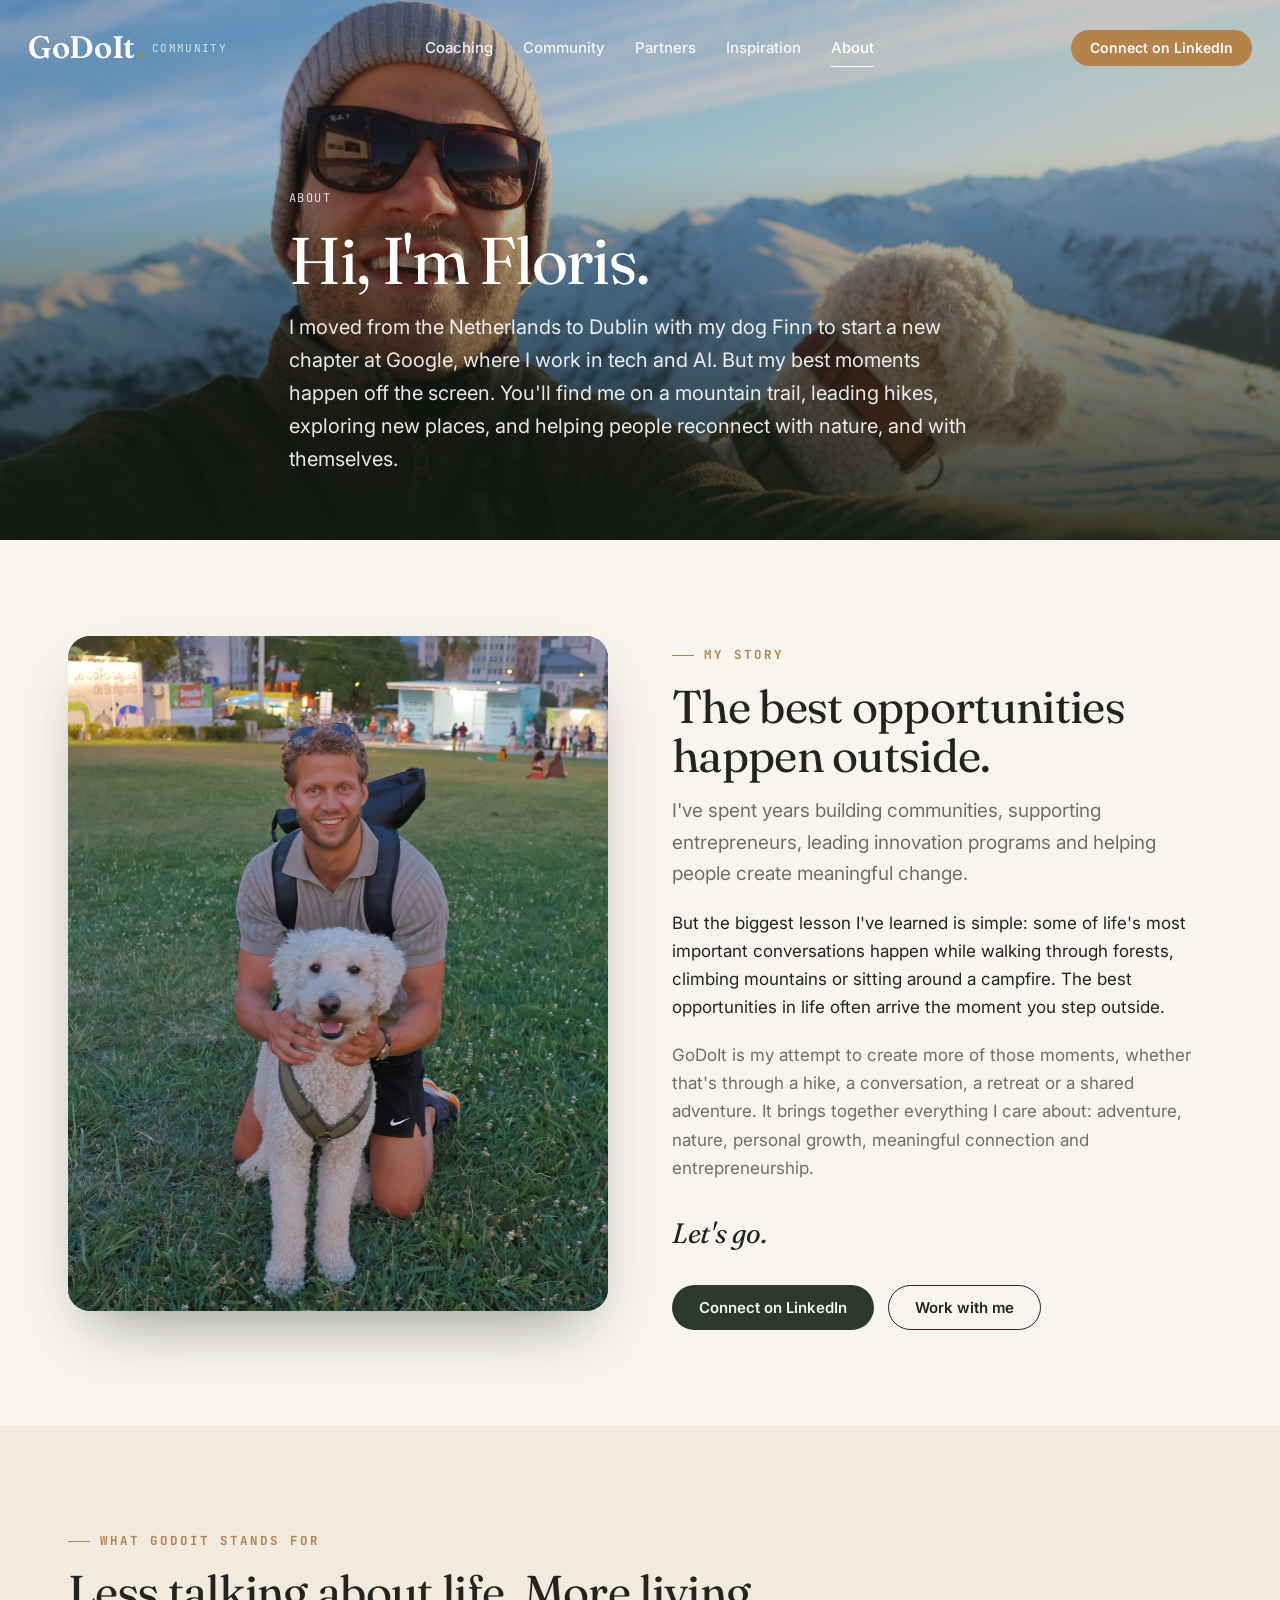
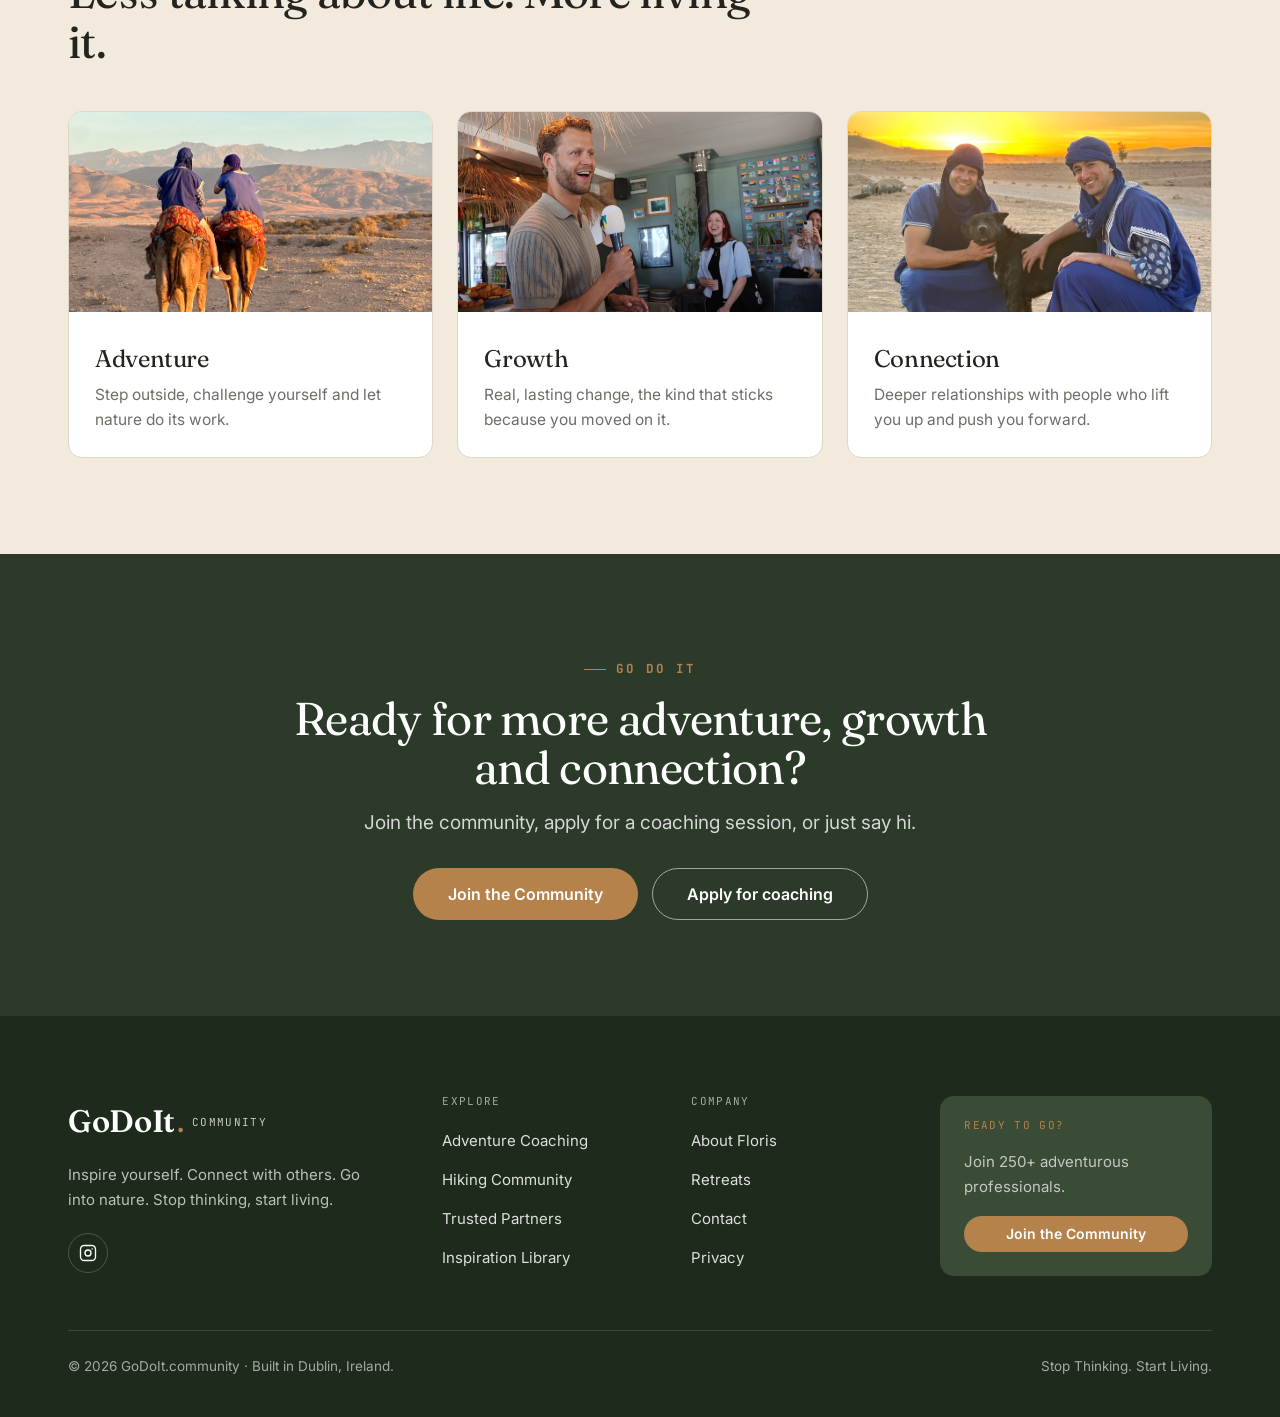
==== commit f526e775: "Heroes: shift inspiration left (dog) and about left (Floris) for mobile crop Co-Authored-By: Claude " ====
--- a/about.html
+++ b/about.html
@@ -35,7 +35,7 @@
 </nav>
 
 <section class="page-hero" style="min-height:60vh">
-  <div class="hero-media"><img data-fallback src="images/about-hero3.jpg" alt="Floris and his dog Finn on a snowy mountaintop" style="object-position:center 35%" /></div>
+  <div class="hero-media"><img data-fallback src="images/about-hero3.jpg" alt="Floris and his dog Finn on a snowy mountaintop" style="object-position:28% 35%" /></div>
   <div class="wrap-wide">
     <div class="page-hero-inner">
       <div class="breadcrumb">About</div>
--- a/styles.css
+++ b/styles.css
@@ -69,11 +69,11 @@
 .section-sm{padding:var(--s10) 0}
 .center{text-align:center}
 .grid{display:grid;gap:var(--gap)}
-.cols-2{grid-template-columns:repeat(2,1fr)}
-.cols-3{grid-template-columns:repeat(3,1fr)}
-.cols-4{grid-template-columns:repeat(4,1fr)}
-@media(max-width:980px){.cols-4{grid-template-columns:repeat(2,1fr)}.cols-3{grid-template-columns:1fr}}
-@media(max-width:720px){.cols-2,.cols-4{grid-template-columns:1fr}}
+.cols-2{grid-template-columns:repeat(2,minmax(0,1fr))}
+.cols-3{grid-template-columns:repeat(3,minmax(0,1fr))}
+.cols-4{grid-template-columns:repeat(4,minmax(0,1fr))}
+@media(max-width:980px){.cols-4{grid-template-columns:repeat(2,minmax(0,1fr))}.cols-3{grid-template-columns:minmax(0,1fr)}}
+@media(max-width:720px){.cols-2,.cols-4{grid-template-columns:minmax(0,1fr)}}
 
 /* ---- Typographic helpers ---- */
 .eyebrow{
@@ -164,13 +164,18 @@
   background:linear-gradient(90deg,rgba(20,28,18,.55) 0%,rgba(20,28,18,.22) 40%,rgba(20,28,18,0) 70%),
              linear-gradient(0deg,rgba(20,28,18,.45) 0%,transparent 50%)}
 .hero-inner{padding:0 0 9vh;max-width:840px;text-align:left}
-.hero h1{font-size:clamp(52px,8vw,96px);line-height:.98;letter-spacing:-.03em}
+.hero h1{font-size:clamp(46px,6.5vw,88px);line-height:1;letter-spacing:-.03em}
 .hero .sub{font-size:clamp(18px,2.2vw,22px);margin:26px 0 34px;max-width:48ch;color:rgba(255,255,255,.9);line-height:1.5}
 .hero-actions{display:flex;gap:14px;flex-wrap:wrap}
 .hero-meta{display:flex;gap:28px;margin-top:42px;flex-wrap:wrap}
 .hero-meta .m{display:flex;flex-direction:column}
 .hero-meta .m b{font-family:var(--serif);font-size:28px}
 .hero-meta .m span{font-family:var(--mono);font-size:11px;letter-spacing:.12em;text-transform:uppercase;opacity:.8}
+/* short viewports (small/scaled laptops): anchor heroes below the nav so the title never overlaps the logo */
+@media(max-height:860px){
+  .hero{min-height:0;align-items:flex-start;padding:116px 0 60px}
+  .page-hero{padding-top:104px}
+}
 
 /* compact page hero */
 .page-hero{position:relative;color:#fff;overflow:hidden;display:flex;align-items:flex-end;min-height:62vh}
@@ -197,10 +202,26 @@
 .card .num{font-family:var(--mono);font-size:12px;color:var(--clay);letter-spacing:.1em}
 .card h3{font-size:24px;margin:10px 0 10px}
 .card p{color:var(--stone);font-size:15.5px}
-.card .card-img{aspect-ratio:16/11}
+.card .card-img{height:200px;flex:0 0 auto;overflow:hidden}
+@media(max-width:720px){.card .card-img{height:240px}}
 .card-link{display:inline-flex;align-items:center;gap:8px;margin-top:18px;font-weight:600;color:var(--forest);font-size:15px}
 .card-link .arr{transition:transform .25s var(--ease)}
 .card:hover .card-link .arr{transform:translateX(5px)}
+
+/* photo tiles (community "what to expect") */
+.ptile{position:relative;display:flex;align-items:flex-end;min-height:270px;border-radius:var(--r);overflow:hidden;color:#fff;
+  transition:transform .35s var(--ease),box-shadow .35s var(--ease)}
+.ptile:hover{transform:translateY(-6px);box-shadow:var(--sh-lg)}
+.ptile>img{position:absolute;inset:0;width:100%;height:100%;object-fit:cover;z-index:0;transition:transform .8s var(--ease)}
+.ptile::after{content:"";position:absolute;inset:0;z-index:1;
+  background:linear-gradient(0deg,rgba(20,28,18,.92),rgba(20,28,18,.55) 38%,rgba(20,28,18,.12) 72%)}
+.ptile:hover>img{transform:scale(1.05)}
+.ptile-cap{position:relative;z-index:2;padding:22px 24px}
+.ptile-cap h3{color:#fff;font-size:21px;margin:0 0 6px}
+.ptile-cap p{color:rgba(255,255,255,.86);font-size:14px;margin:0}
+.ptile-badge{position:absolute;top:14px;left:14px;z-index:2;display:inline-flex;align-items:center;gap:7px;
+  background:var(--clay);color:#fff;font-family:var(--mono);font-size:11px;font-weight:700;letter-spacing:.08em;
+  text-transform:uppercase;padding:6px 12px;border-radius:var(--r-pill)}
 
 /* feature card (icon top) */
 .feature{display:flex;flex-direction:column;height:100%}
@@ -213,7 +234,7 @@
 .panel-dark h2{font-size:clamp(30px,3.6vw,44px);margin:14px 0 16px}
 .panel-dark p{color:rgba(255,255,255,.82);max-width:42ch}
 .panel-dark .img-fill{min-height:360px}
-@media(max-width:820px){.panel-dark{grid-template-columns:1fr}.panel-dark .pd-body{padding:38px}}
+@media(max-width:820px){.panel-dark{grid-template-columns:minmax(0,1fr)}.panel-dark .pd-body{padding:38px}}
 
 /* ============================================================
    PARTNER CARDS
@@ -340,8 +361,8 @@
 .colophon{display:flex;justify-content:space-between;align-items:center;margin-top:54px;padding-top:24px;
   border-top:1px solid var(--border-dark);color:rgba(255,255,255,.6);font-size:13.5px;flex-wrap:wrap;gap:12px}
 .colophon a{opacity:.8}
-@media(max-width:880px){.footer-grid{grid-template-columns:1fr 1fr}}
-@media(max-width:540px){.footer-grid{grid-template-columns:1fr}}
+@media(max-width:880px){.footer-grid{grid-template-columns:repeat(2,minmax(0,1fr))}}
+@media(max-width:540px){.footer-grid{grid-template-columns:minmax(0,1fr)}}
 
 /* ============================================================
    REVEAL ANIMATION
@@ -366,8 +387,8 @@
   .nav-inner,.nav.over .nav-inner{height:64px}
   .nav-mobile{inset:64px 0 auto 0}
 
-  /* hero photo: the subject sits on the right — pin the image to the right edge */
-  .hero-media img{object-position:100% 45%!important;transform:none!important}
+  /* hero photo: center the man + dog (they sit at ~70% of the frame) */
+  .hero-media img{object-position:78% 50%!important;transform:none!important}
 
   /* page heroes: keep the title clear of the fixed nav bar */
   .page-hero{padding-top:104px}
@@ -375,8 +396,13 @@
 }
 
 @media(max-width:560px){
+  /* anchor hero content below the nav bar with top spacing (no clipping) */
+  .hero{align-items:flex-start;min-height:auto;padding:100px 0 60px}
+  .hero .hero-media::after{background:linear-gradient(180deg,rgba(20,28,18,.6),rgba(20,28,18,.3) 50%,rgba(20,28,18,.62))}
   /* smaller hero stats so the hero content has room to breathe */
   .hero-meta{gap:20px;margin-top:26px}
   .hero-meta .m b{font-size:19px}
   .hero-meta .m span{font-size:10px}
-}
+  /* tighter newsletter padding so the Instagram button centers cleanly */
+  .newsletter{padding:34px 20px}
+}
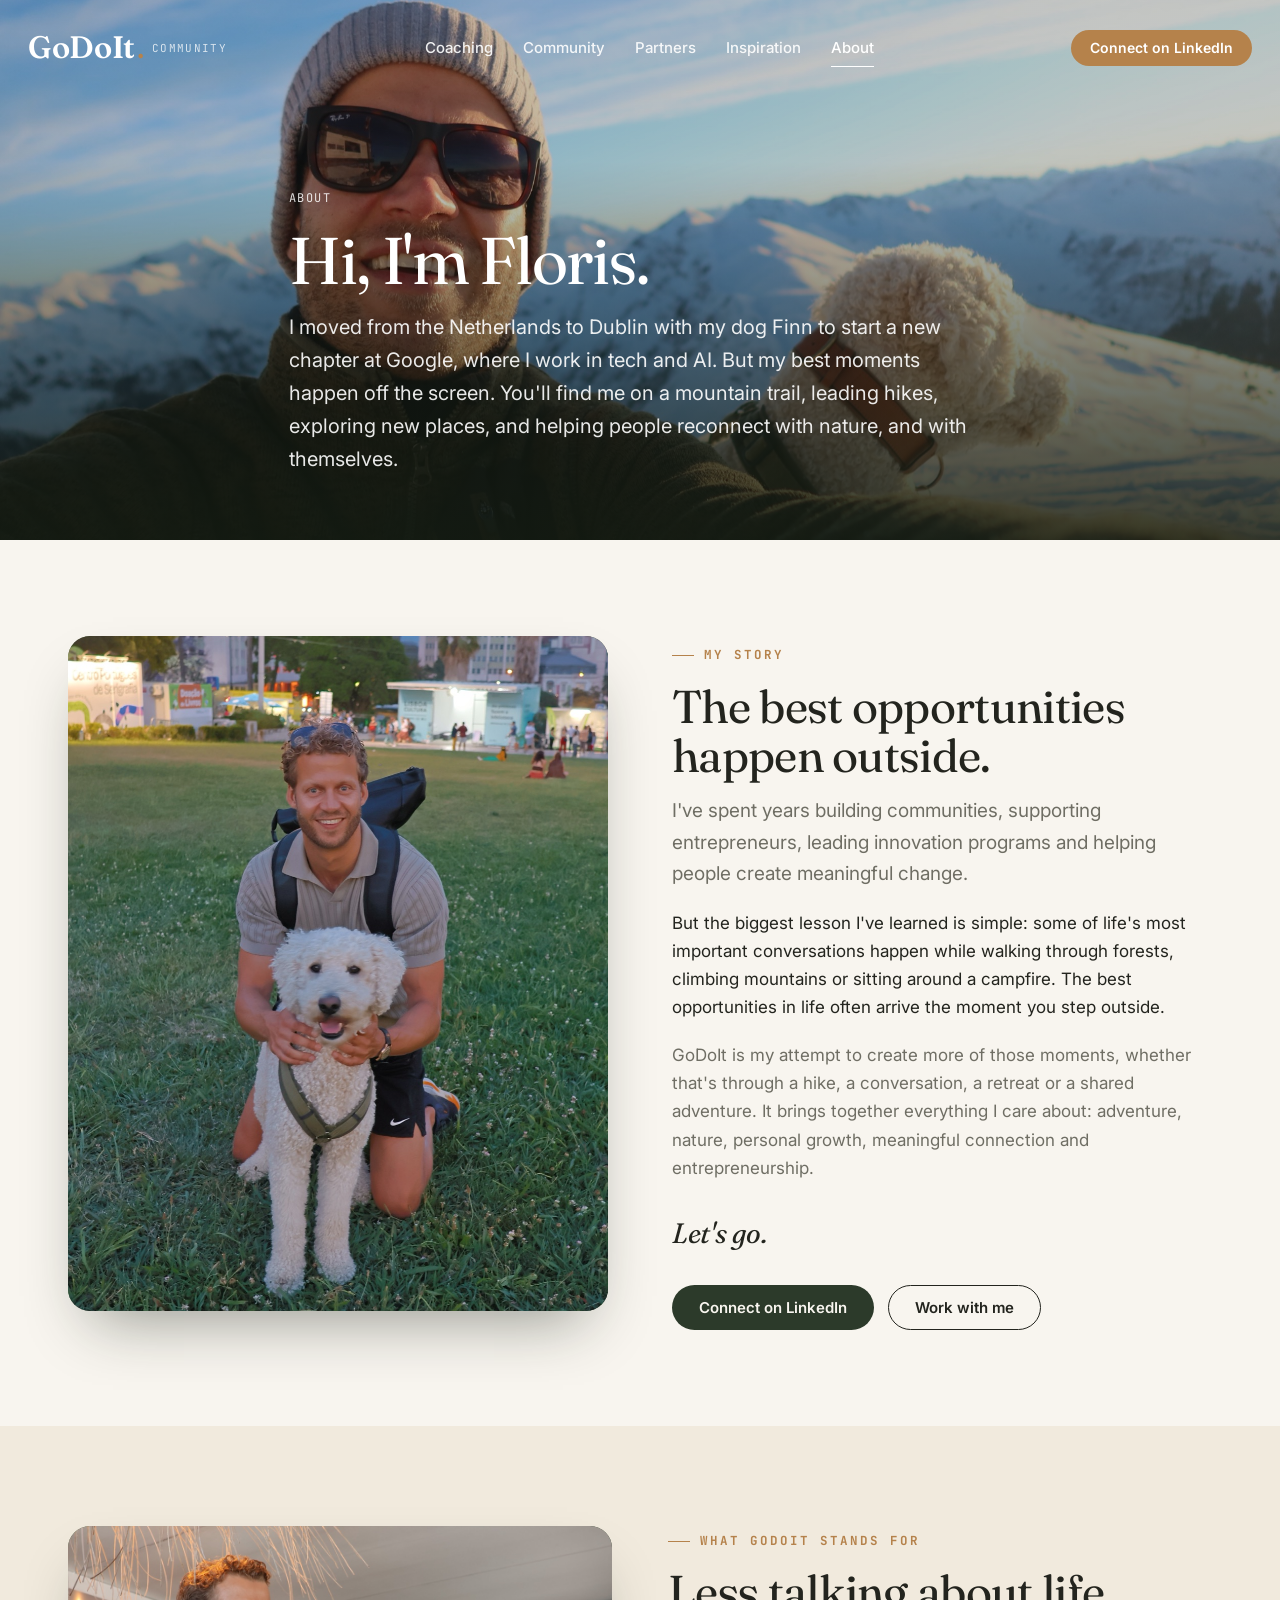
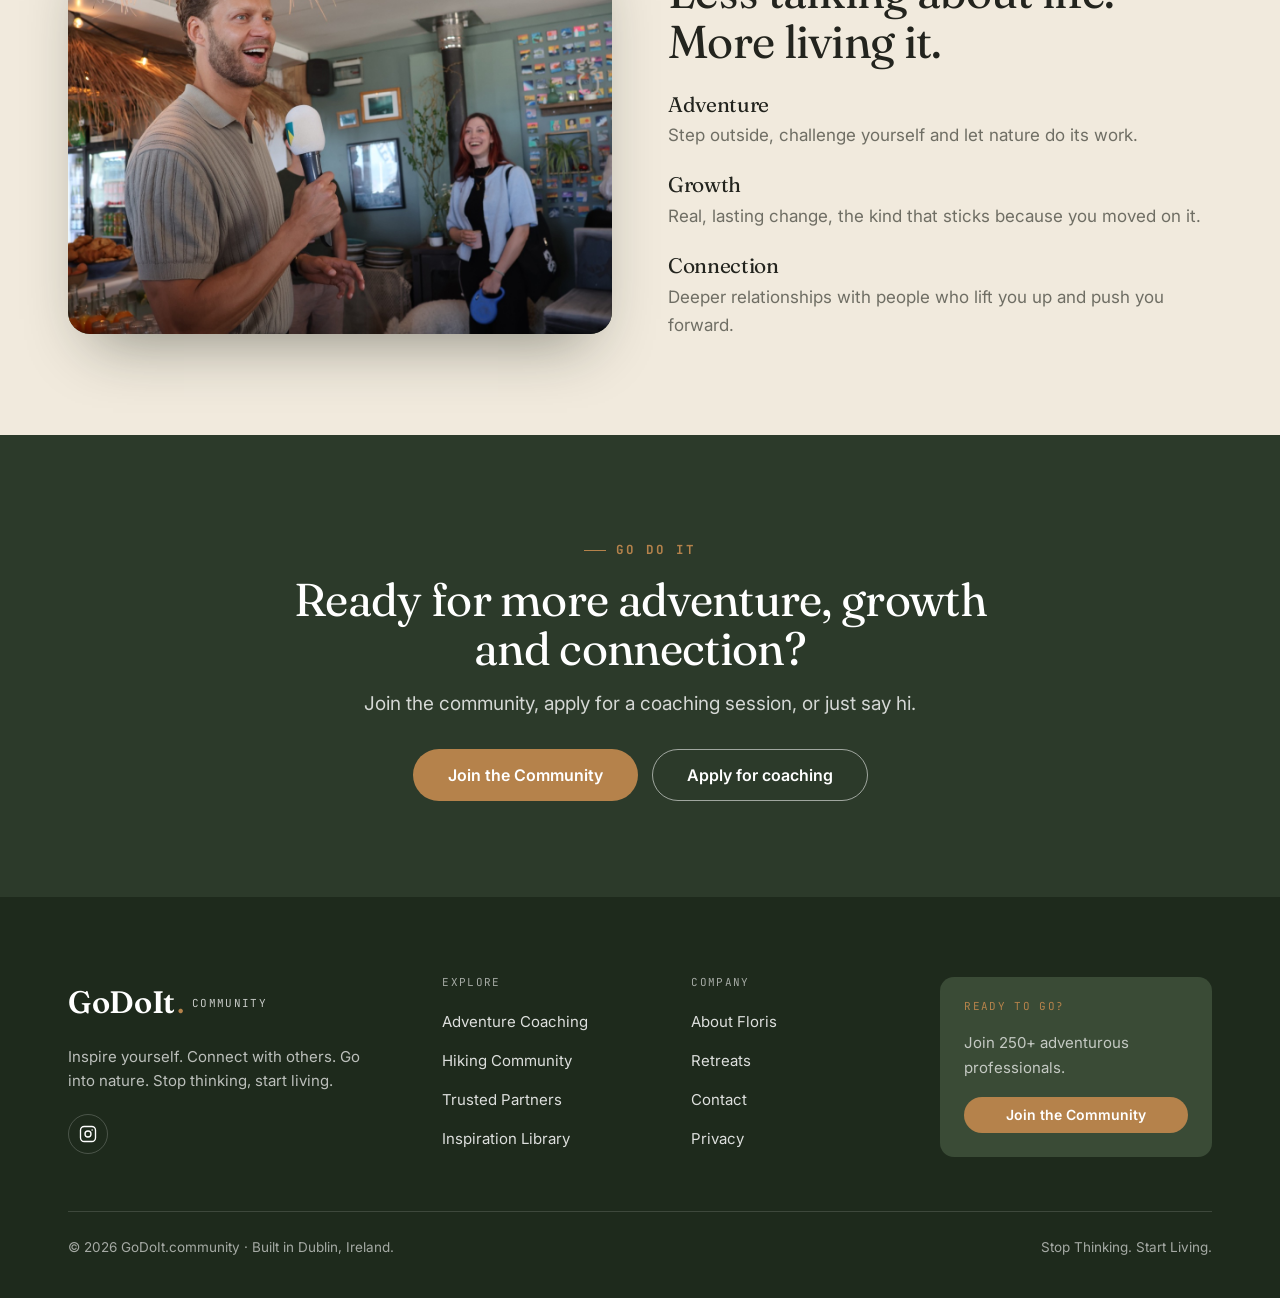
==== commit 15e3c063: "About: replace 3 value image-tiles with Growth photo + text values Co-Authored-By: Claude Opus 4.8 <" ====
--- a/about.html
+++ b/about.html
@@ -35,7 +35,7 @@
 </nav>
 
 <section class="page-hero" style="min-height:60vh">
-  <div class="hero-media"><img data-fallback src="images/about-hero3.jpg" alt="Floris and his dog Finn on a snowy mountaintop" style="object-position:28% 35%" /></div>
+  <div class="hero-media"><img data-fallback class="crop-me" src="images/about-hero3.jpg" alt="Floris and his dog Finn on a snowy mountaintop" style="object-position:center 35%" /></div>
   <div class="wrap-wide">
     <div class="page-hero-inner">
       <div class="breadcrumb">About</div>
@@ -68,20 +68,17 @@
 
 <!-- VALUES -->
 <section class="section bg-sand">
-  <div class="wrap">
-    <div class="section-head reveal"><span class="eyebrow">What GoDoIt stands for</span><h2 class="section-title">Less talking about life. More living it.</h2></div>
-    <div class="grid cols-3" style="margin-top:44px">
-      <div class="card card-hover feature reveal">
-        <div class="card-img"><img data-fallback src="images/adventure.jpg" alt="Two people riding camels in the desert at sunset" style="width:100%;height:100%;object-fit:cover;object-position:center 55%;display:block" /></div>
-        <div style="padding:24px 26px"><h3>Adventure</h3><p>Step outside, challenge yourself and let nature do its work.</p></div>
-      </div>
-      <div class="card card-hover feature reveal d1">
-        <div class="card-img"><img data-fallback src="images/growth2.jpg" alt="Floris speaking at a GoDoIt gathering" style="width:100%;height:100%;object-fit:cover;object-position:center 30%;display:block" /></div>
-        <div style="padding:24px 26px"><h3>Growth</h3><p>Real, lasting change, the kind that sticks because you moved on it.</p></div>
-      </div>
-      <div class="card card-hover feature reveal d2">
-        <div class="card-img"><img data-fallback src="images/connection.jpg" alt="Two friends and the dog at sunset" style="width:100%;height:100%;object-fit:cover;object-position:center 45%;display:block" /></div>
-        <div style="padding:24px 26px"><h3>Connection</h3><p>Deeper relationships with people who lift you up and push you forward.</p></div>
+  <div class="wrap grid cols-2" style="gap:56px;align-items:center">
+    <div class="img-fill reveal" style="aspect-ratio:4/3;border-radius:var(--r-lg);box-shadow:0 30px 60px -24px rgba(20,28,18,.45)">
+      <img data-fallback src="images/growth2.jpg" alt="Floris speaking at a GoDoIt gathering" style="object-position:35% 30%" />
+    </div>
+    <div class="reveal d1">
+      <span class="eyebrow">What GoDoIt stands for</span>
+      <h2 class="section-title">Less talking about life. More living it.</h2>
+      <div style="display:grid;gap:24px;margin-top:26px">
+        <div><h3 style="font-size:21px;margin-bottom:6px">Adventure</h3><p class="muted">Step outside, challenge yourself and let nature do its work.</p></div>
+        <div><h3 style="font-size:21px;margin-bottom:6px">Growth</h3><p class="muted">Real, lasting change, the kind that sticks because you moved on it.</p></div>
+        <div><h3 style="font-size:21px;margin-bottom:6px">Connection</h3><p class="muted">Deeper relationships with people who lift you up and push you forward.</p></div>
       </div>
     </div>
   </div>
--- a/styles.css
+++ b/styles.css
@@ -389,6 +389,12 @@
 
   /* hero photo: center the man + dog (they sit at ~70% of the frame) */
   .hero-media img{object-position:78% 50%!important;transform:none!important}
+  /* per-page mobile crops (override the homepage default above) */
+  .hero-media img.crop-dog{object-position:13% 50%!important}
+  .hero-media img.crop-me{object-position:12% 50%!important}
+  .hero-media img.crop-coaching{object-position:52% 50%!important}
+  .hero-media img.crop-community{object-position:30% 50%!important}
+  .hero-media img.crop-partners{object-position:34% 50%!important}
 
   /* page heroes: keep the title clear of the fixed nav bar */
   .page-hero{padding-top:104px}
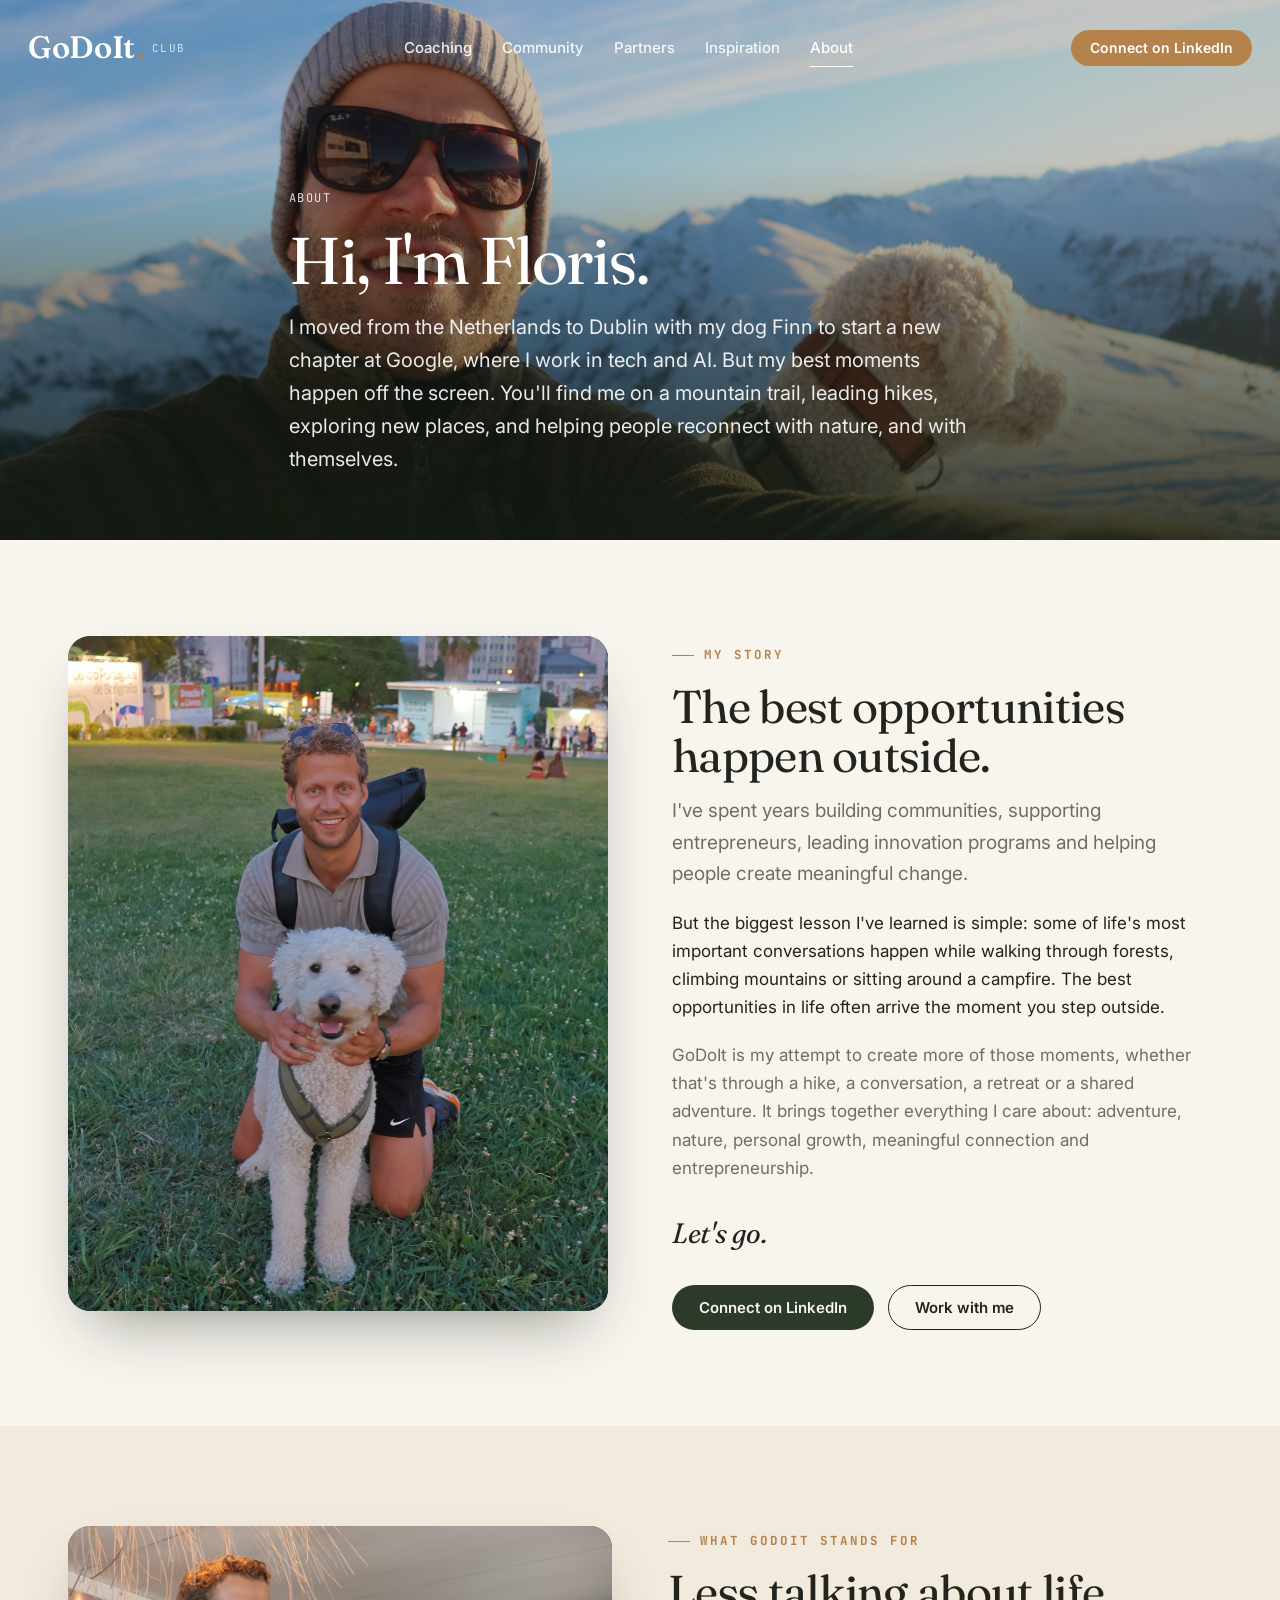
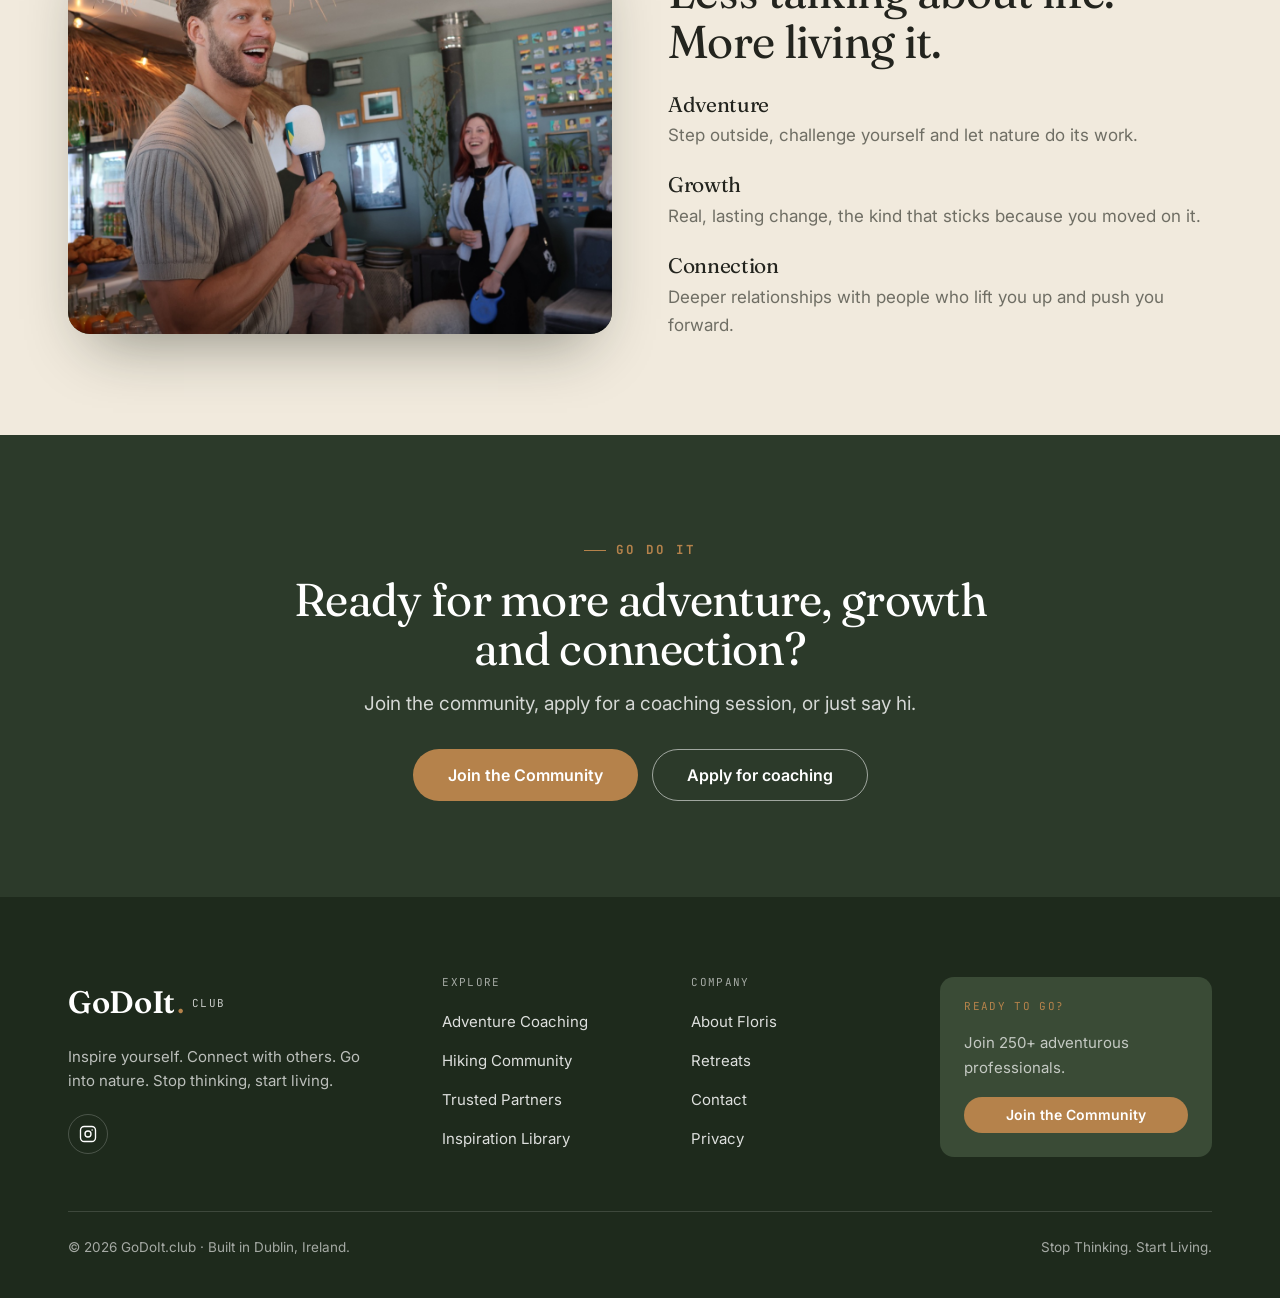
==== commit 1e8d8cc4: "Brand: GoDoIt.community -> GoDoIt.club across the site Co-Authored-By: Claude Opus 4.8 <noreply@anth" ====
--- a/about.html
+++ b/about.html
@@ -3,7 +3,7 @@
 <head>
 <meta charset="UTF-8" />
 <meta name="viewport" content="width=device-width, initial-scale=1.0" />
-<title>About Floris · GoDoIt.community</title>
+<title>About Floris · GoDoIt.club</title>
 <meta name="description" content="Floris ten Duis, community builder, mentor and adventurer. The best opportunities in life happen when you step outside." />
 <link rel="preconnect" href="https://fonts.googleapis.com" />
 <link rel="preconnect" href="https://fonts.gstatic.com" crossorigin />
@@ -14,7 +14,7 @@
 
 <header class="nav over">
   <div class="wrap-wide nav-inner">
-    <a class="brand" href="index.html"><b>GoDoIt</b><span class="dot">.</span><small>community</small></a>
+    <a class="brand" href="index.html"><b>GoDoIt</b><span class="dot">.</span><small>club</small></a>
     <nav class="nav-links">
       <a href="coaching.html">Coaching</a>
       <a href="community.html">Community</a>
@@ -101,7 +101,7 @@
   <div class="wrap">
     <div class="footer-grid">
       <div>
-        <a class="brand" href="index.html"><b>GoDoIt</b><span class="dot">.</span><small>community</small></a>
+        <a class="brand" href="index.html"><b>GoDoIt</b><span class="dot">.</span><small>club</small></a>
         <p class="desc">Inspire yourself. Connect with others. Go into nature. Stop thinking, start living.</p>
         <div class="socials">
           <a href="https://www.instagram.com/floristenduis" target="_blank" rel="noopener" aria-label="Instagram"><svg viewBox="0 0 24 24"><rect x="2" y="2" width="20" height="20" rx="5"/><circle cx="12" cy="12" r="4"/><circle cx="17.5" cy="6.5" r="1" fill="#fff" stroke="none"/></svg></a>
@@ -111,7 +111,7 @@
       <div><h4>Company</h4><ul><li><a href="about.html">About Floris</a></li><li><a href="#">Retreats</a></li><li><a href="#">Contact</a></li><li><a href="#">Privacy</a></li></ul></div>
       <div><div class="footer-cta"><h4>Ready to go?</h4><p class="desc" style="margin:0 0 16px">Join 250+ adventurous professionals.</p><a href="community.html" class="btn btn-clay btn-block btn-sm">Join the Community</a></div></div>
     </div>
-    <div class="colophon"><span>© 2026 GoDoIt.community · Built in Dublin, Ireland.</span><span>Stop Thinking. Start Living.</span></div>
+    <div class="colophon"><span>© 2026 GoDoIt.club · Built in Dublin, Ireland.</span><span>Stop Thinking. Start Living.</span></div>
   </div>
 </footer>
 
